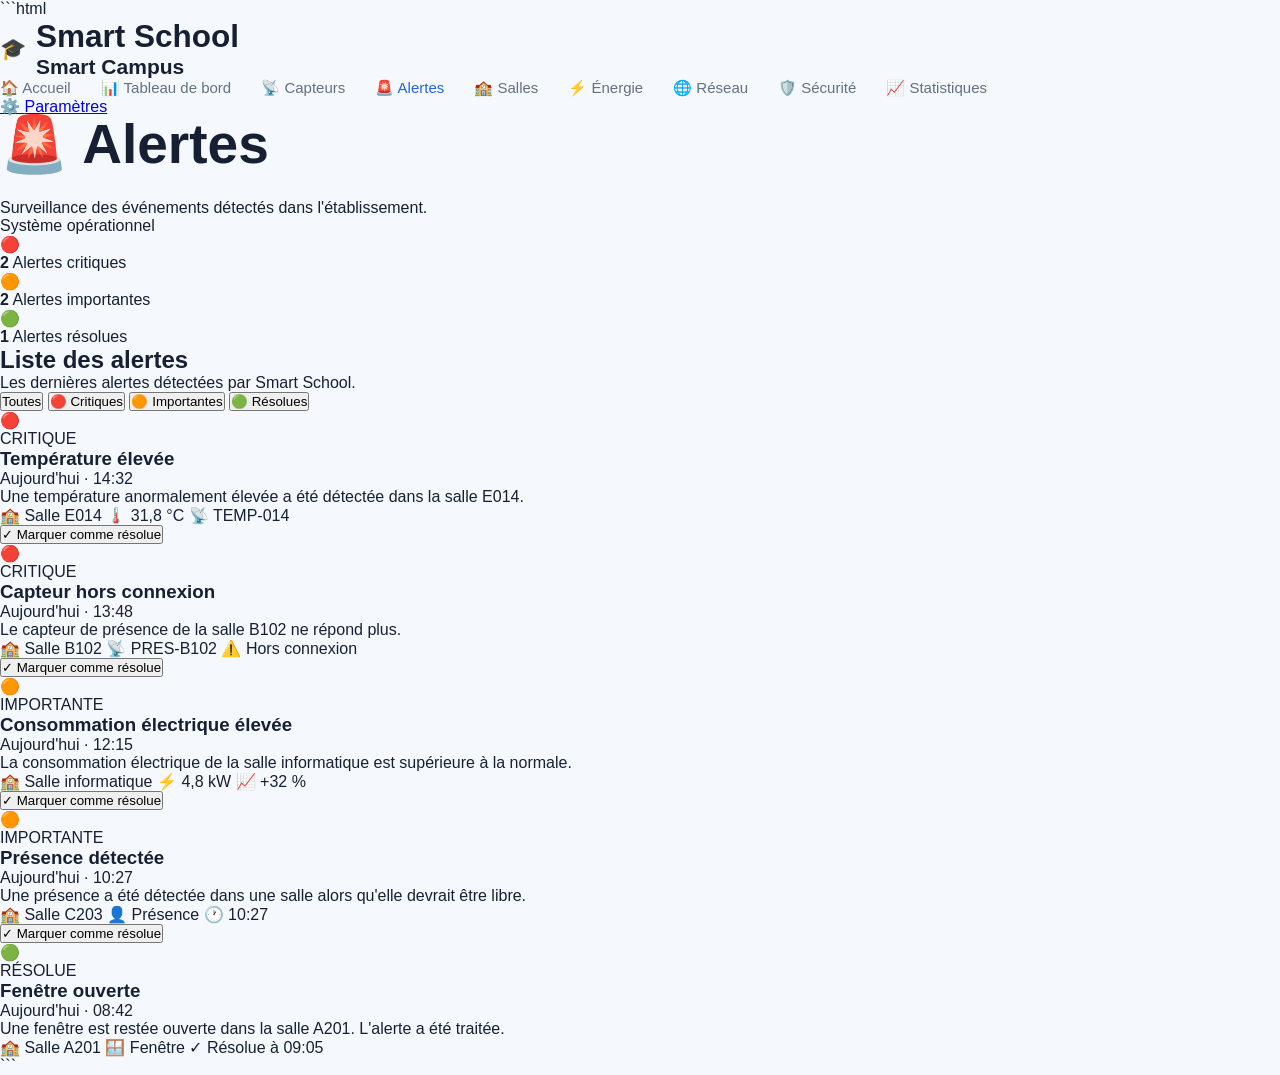
==== alertes.html @ a4fb9822 "Create alertes.html" ====
```html
<!DOCTYPE html>
<html lang="fr">

<head>
    <meta charset="UTF-8">
    <meta name="viewport" content="width=device-width, initial-scale=1.0">

    <title>Alertes - Smart School</title>

    <link rel="stylesheet" href="style.css">
</head>

<body>

    <!-- ==================== MENU ==================== -->

    <aside class="sidebar">

        <div class="logo">
            <div class="logo-icon">🎓</div>

            <div>
                <h2>Smart School</h2>
                <span>Smart Campus</span>
            </div>
        </div>

        <nav>

            <a href="index.html">
                🏠
                <span>Accueil</span>
            </a>

            <a href="index.html#dashboard">
                📊
                <span>Tableau de bord</span>
            </a>

            <a href="capteurs.html">
                📡
                <span>Capteurs</span>
            </a>

            <a href="alertes.html" class="active">
                🚨
                <span>Alertes</span>
            </a>

            <a href="salles.html">
                🏫
                <span>Salles</span>
            </a>

            <a href="energie.html">
                ⚡
                <span>Énergie</span>
            </a>

            <a href="reseau.html">
                🌐
                <span>Réseau</span>
            </a>

            <a href="securite.html">
                🛡️
                <span>Sécurité</span>
            </a>

            <a href="statistiques.html">
                📈
                <span>Statistiques</span>
            </a>

        </nav>

        <div class="sidebar-bottom">

            <a href="parametres.html">
                ⚙️
                <span>Paramètres</span>
            </a>

        </div>

    </aside>


    <!-- ==================== CONTENU ==================== -->

    <main class="main-content">

        <!-- HEADER -->

        <header class="topbar">

            <div>
                <h1>🚨 Alertes</h1>
                <p>Surveillance des événements détectés dans l'établissement.</p>
            </div>

            <div class="status-online">
                <span></span>
                Système opérationnel
            </div>

        </header>


        <!-- ==================== STATISTIQUES ==================== -->

        <section class="alert-stats">

            <div class="alert-stat-card critical">

                <div class="stat-icon">
                    🔴
                </div>

                <div>
                    <strong id="criticalCount">2</strong>
                    <span>Alertes critiques</span>
                </div>

            </div>


            <div class="alert-stat-card warning">

                <div class="stat-icon">
                    🟠
                </div>

                <div>
                    <strong id="warningCount">2</strong>
                    <span>Alertes importantes</span>
                </div>

            </div>


            <div class="alert-stat-card resolved">

                <div class="stat-icon">
                    🟢
                </div>

                <div>
                    <strong id="resolvedCount">1</strong>
                    <span>Alertes résolues</span>
                </div>

            </div>

        </section>


        <!-- ==================== FILTRES ==================== -->

        <section class="alerts-container">

            <div class="alerts-header">

                <div>
                    <h2>Liste des alertes</h2>
                    <p>Les dernières alertes détectées par Smart School.</p>
                </div>

                <div class="alert-filters">

                    <button class="filter-btn active"
                        onclick="filterAlerts('all', this)">
                        Toutes
                    </button>

                    <button class="filter-btn"
                        onclick="filterAlerts('critical', this)">
                        🔴 Critiques
                    </button>

                    <button class="filter-btn"
                        onclick="filterAlerts('warning', this)">
                        🟠 Importantes
                    </button>

                    <button class="filter-btn"
                        onclick="filterAlerts('resolved', this)">
                        🟢 Résolues
                    </button>

                </div>

            </div>


            <!-- ==================== ALERTES ==================== -->

            <div id="alertsList">


                <!-- ALERTE 1 -->

                <article class="alert-card critical"
                    data-type="critical">

                    <div class="alert-icon">
                        🔴
                    </div>

                    <div class="alert-body">

                        <div class="alert-title">

                            <div>
                                <span class="alert-badge critical">
                                    CRITIQUE
                                </span>

                                <h3>Température élevée</h3>
                            </div>

                            <time>
                                Aujourd'hui · 14:32
                            </time>

                        </div>

                        <p>
                            Une température anormalement élevée
                            a été détectée dans la salle E014.
                        </p>

                        <div class="alert-details">

                            <span>🏫 Salle E014</span>

                            <span>🌡️ 31,8 °C</span>

                            <span>📡 TEMP-014</span>

                        </div>

                        <button class="resolve-btn"
                            onclick="resolveAlert(this)">
                            ✓ Marquer comme résolue
                        </button>

                    </div>

                </article>


                <!-- ALERTE 2 -->

                <article class="alert-card critical"
                    data-type="critical">

                    <div class="alert-icon">
                        🔴
                    </div>

                    <div class="alert-body">

                        <div class="alert-title">

                            <div>
                                <span class="alert-badge critical">
                                    CRITIQUE
                                </span>

                                <h3>Capteur hors connexion</h3>
                            </div>

                            <time>
                                Aujourd'hui · 13:48
                            </time>

                        </div>

                        <p>
                            Le capteur de présence de la salle B102
                            ne répond plus.
                        </p>

                        <div class="alert-details">

                            <span>🏫 Salle B102</span>

                            <span>📡 PRES-B102</span>

                            <span>⚠️ Hors connexion</span>

                        </div>

                        <button class="resolve-btn"
                            onclick="resolveAlert(this)">
                            ✓ Marquer comme résolue
                        </button>

                    </div>

                </article>


                <!-- ALERTE 3 -->

                <article class="alert-card warning"
                    data-type="warning">

                    <div class="alert-icon">
                        🟠
                    </div>

                    <div class="alert-body">

                        <div class="alert-title">

                            <div>
                                <span class="alert-badge warning">
                                    IMPORTANTE
                                </span>

                                <h3>Consommation électrique élevée</h3>
                            </div>

                            <time>
                                Aujourd'hui · 12:15
                            </time>

                        </div>

                        <p>
                            La consommation électrique de la salle
                            informatique est supérieure à la normale.
                        </p>

                        <div class="alert-details">

                            <span>🏫 Salle informatique</span>

                            <span>⚡ 4,8 kW</span>

                            <span>📈 +32 %</span>

                        </div>

                        <button class="resolve-btn"
                            onclick="resolveAlert(this)">
                            ✓ Marquer comme résolue
                        </button>

                    </div>

                </article>


                <!-- ALERTE 4 -->

                <article class="alert-card warning"
                    data-type="warning">

                    <div class="alert-icon">
                        🟠
                    </div>

                    <div class="alert-body">

                        <div class="alert-title">

                            <div>
                                <span class="alert-badge warning">
                                    IMPORTANTE
                                </span>

                                <h3>Présence détectée</h3>
                            </div>

                            <time>
                                Aujourd'hui · 10:27
                            </time>

                        </div>

                        <p>
                            Une présence a été détectée dans une salle
                            alors qu'elle devrait être libre.
                        </p>

                        <div class="alert-details">

                            <span>🏫 Salle C203</span>

                            <span>👤 Présence</span>

                            <span>🕐 10:27</span>

                        </div>

                        <button class="resolve-btn"
                            onclick="resolveAlert(this)">
                            ✓ Marquer comme résolue
                        </button>

                    </div>

                </article>


                <!-- ALERTE 5 -->

                <article class="alert-card resolved"
                    data-type="resolved">

                    <div class="alert-icon">
                        🟢
                    </div>

                    <div class="alert-body">

                        <div class="alert-title">

                            <div>
                                <span class="alert-badge resolved">
                                    RÉSOLUE
                                </span>

                                <h3>Fenêtre ouverte</h3>
                            </div>

                            <time>
                                Aujourd'hui · 08:42
                            </time>

                        </div>

                        <p>
                            Une fenêtre est restée ouverte dans
                            la salle A201. L'alerte a été traitée.
                        </p>

                        <div class="alert-details">

                            <span>🏫 Salle A201</span>

                            <span>🪟 Fenêtre</span>

                            <span>✓ Résolue à 09:05</span>

                        </div>

                    </div>

                </article>

            </div>

        </section>

    </main>


    <script src="script.js"></script>

</body>

</html>
```
---- style.css ----
* {
    margin: 0;
    padding: 0;
    box-sizing: border-box;
}

body {
    font-family: Arial, sans-serif;
    background: #f5f8fc;
    color: #172033;
}

/* NAVBAR */

.navbar {
    height: 75px;
    background: white;
    display: flex;
    align-items: center;
    justify-content: space-between;
    padding: 0 7%;
    border-bottom: 1px solid #e5eaf1;
}

.logo {
    display: flex;
    align-items: center;
    gap: 10px;
    font-size: 21px;
    font-weight: bold;
}

nav {
    display: flex;
    gap: 30px;
}

nav a {
    color: #647084;
    text-decoration: none;
    font-size: 15px;
}

nav a:hover,
nav a.active {
    color: #2563eb;
}

.login-btn {
    background: #2563eb;
    color: white;
    border: none;
    padding: 11px 20px;
    border-radius: 9px;
    cursor: pointer;
}


/* HERO */

.hero {
    max-width: 1200px;
    margin: auto;
    padding: 90px 30px;
    display: flex;
    align-items: center;
    justify-content: space-between;
    gap: 70px;
}

.hero-text {
    max-width: 580px;
}

.badge {
    display: inline-block;
    background: #e8f1ff;
    color: #2563eb;
    padding: 8px 14px;
    border-radius: 30px;
    font-size: 13px;
    margin-bottom: 22px;
}

h1 {
    font-size: 55px;
    line-height: 1.05;
    margin-bottom: 25px;
}

h1 strong {
    color: #2563eb;
}

.hero-text p {
    color: #647084;
    font-size: 18px;
    line-height: 1.7;
    margin-bottom: 30px;
}


/* BOUTONS */

.buttons {
    display: flex;
    gap: 12px;
}

.primary-btn,
.secondary-btn {
    padding: 14px 20px;
    border-radius: 9px;
    cursor: pointer;
    font-size: 15px;
}

.primary-btn {
    border: none;
    background: #2563eb;
    color: white;
}

.secondary-btn {
    border: 1px solid #d5dce7;
    background: white;
    color: #172033;
}


/* APERCU DASHBOARD */

.dashboard-preview {
    width: 360px;
    background: #172033;
    border-radius: 20px;
    padding: 22px;
    box-shadow: 0 20px 50px rgba(20, 30, 50, 0.2);
}

.preview-header {
    color: white;
    display: flex;
    justify-content: space-between;
    margin-bottom: 20px;
    font-weight: bold;
}

.online {
    color: #4ade80;
    font-size: 12px;
}

.preview-card {
    background: #222d42;
    border-radius: 12px;
    padding: 15px;
    margin-bottom: 10px;
    display: flex;
    align-items: center;
    gap: 15px;
    color: white;
}

.preview-card > span {
    font-size: 25px;
}

.preview-card small {
    display: block;
    color: #9ca9bd;
    margin-bottom: 4px;
}

.preview-card strong {
    font-size: 16px;
}


/* FEATURES */

.features {
    background: white;
    padding: 80px 7%;
    text-align: center;
}

.features h2 {
    font-size: 35px;
    margin-bottom: 12px;
}

.section-description {
    color: #647084;
    margin-bottom: 45px;
}

.feature-grid {
    max-width: 1100px;
    margin: auto;
    display: grid;
    grid-template-columns: repeat(4, 1fr);
    gap: 20px;
}

.feature {
    padding: 25px;
    border: 1px solid #e5eaf1;
    border-radius: 15px;
    text-align: left;
}

.icon {
    font-size: 30px;
    margin-bottom: 15px;
}

.feature h3 {
    margin-bottom: 10px;
}

.feature p {
    color: #647084;
    line-height: 1.6;
    font-size: 14px;
}


/* FOOTER */

footer {
    background: #172033;
    color: #aeb8c8;
    text-align: center;
    padding: 25px;
    font-size: 13px;
}

footer p {
    margin: 5px;
}


/* MOBILE */

@media (max-width: 900px) {

    nav {
        display: none;
    }

    .hero {
        flex-direction: column;
        text-align: center;
    }

    .buttons {
        justify-content: center;
        flex-wrap: wrap;
    }

    .feature-grid {
        grid-template-columns: 1fr 1fr;
    }
}

@media (max-width: 600px) {

    h1 {
        font-size: 40px;
    }

    .dashboard-preview {
        width: 100%;
    }

    .feature-grid {
        grid-template-columns: 1fr;
    }
}
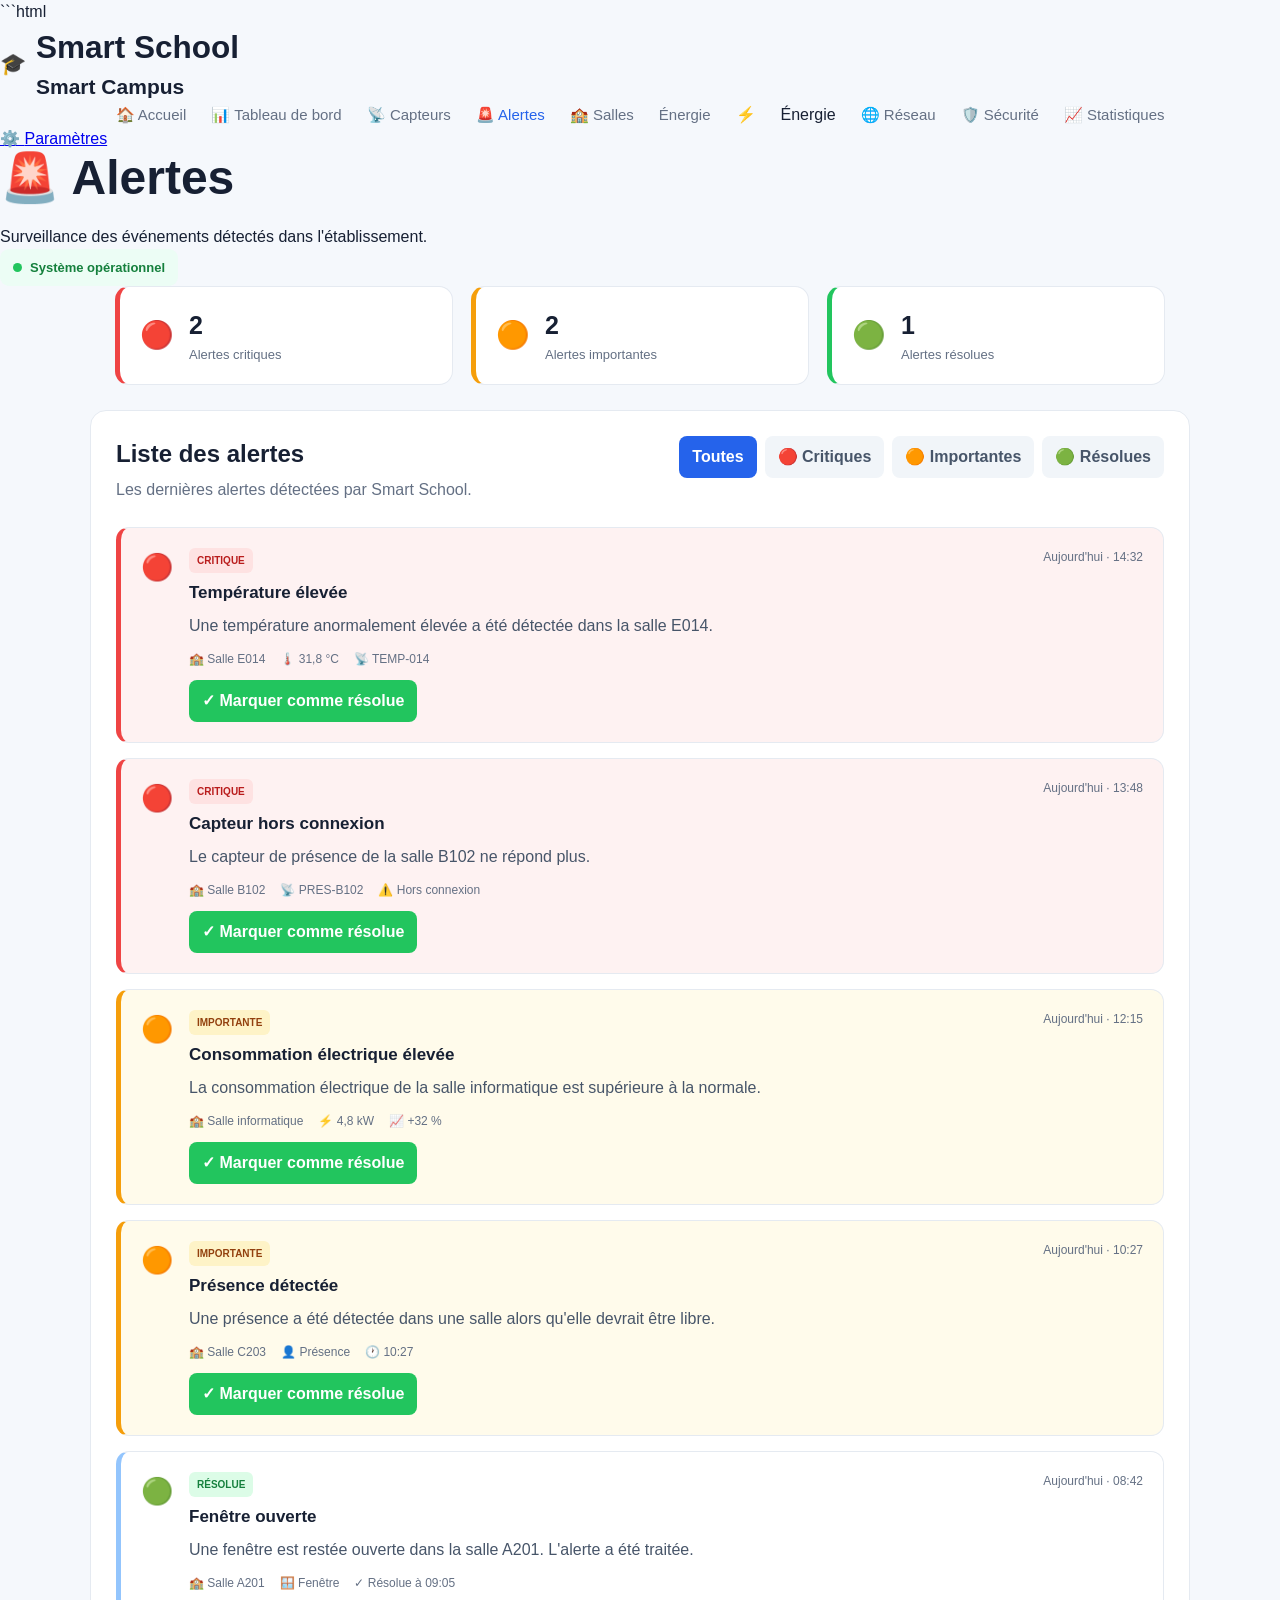
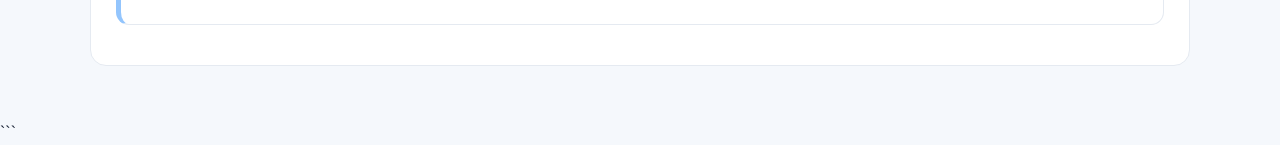
==== commit 32964b17: "Fix link text for energy section in alertes.html" ====
--- a/alertes.html
+++ b/alertes.html
@@ -53,7 +53,7 @@
                 <span>Salles</span>
             </a>
 
-            <a href="energie.html">
+           <a href="energie.html">Énergie</a>
                 ⚡
                 <span>Énergie</span>
             </a>
--- a/style.css
+++ b/style.css
@@ -1,25 +1,62 @@
+
+/* ==========================================
+   SMART SCHOOL — STYLE GENERAL
+   Projet CIEL
+========================================== */
+
 * {
     margin: 0;
     padding: 0;
     box-sizing: border-box;
 }
 
+html {
+    scroll-behavior: smooth;
+}
+
 body {
     font-family: Arial, sans-serif;
     background: #f5f8fc;
     color: #172033;
-}
-
-/* NAVBAR */
+    line-height: 1.5;
+}
+
+button,
+input,
+select {
+    font: inherit;
+}
+
+button {
+    cursor: pointer;
+}
+
+button:focus-visible,
+a:focus-visible {
+    outline: 3px solid #93c5fd;
+    outline-offset: 3px;
+}
+
+a {
+    -webkit-tap-highlight-color: transparent;
+}
+
+/* ==========================================
+   BARRE DE NAVIGATION
+========================================== */
 
 .navbar {
-    height: 75px;
+    min-height: 75px;
     background: white;
     display: flex;
     align-items: center;
     justify-content: space-between;
-    padding: 0 7%;
+    gap: 25px;
+    padding: 15px 5%;
     border-bottom: 1px solid #e5eaf1;
+    position: sticky;
+    top: 0;
+    z-index: 100;
 }
 
 .logo {
@@ -28,17 +65,21 @@
     gap: 10px;
     font-size: 21px;
     font-weight: bold;
+    white-space: nowrap;
 }
 
 nav {
     display: flex;
-    gap: 30px;
+    align-items: center;
+    justify-content: center;
+    gap: 25px;
 }
 
 nav a {
     color: #647084;
     text-decoration: none;
     font-size: 15px;
+    transition: color 0.2s;
 }
 
 nav a:hover,
@@ -47,28 +88,49 @@
 }
 
 .login-btn {
+    flex-shrink: 0;
     background: #2563eb;
     color: white;
     border: none;
     padding: 11px 20px;
     border-radius: 9px;
-    cursor: pointer;
-}
-
-
-/* HERO */
+    transition: background 0.2s;
+}
+
+.login-btn:hover,
+.primary-btn:hover {
+    background: #1d4ed8;
+}
+
+/* ==========================================
+   NAVIGATION ENTRE LES SECTIONS
+========================================== */
+
+.page-section {
+    display: none;
+    min-height: 60vh;
+}
+
+.page-section.active-section {
+    display: block;
+}
+
+/* ==========================================
+   ACCUEIL — HERO
+========================================== */
 
 .hero {
     max-width: 1200px;
     margin: auto;
-    padding: 90px 30px;
+    padding: 80px 30px;
     display: flex;
     align-items: center;
     justify-content: space-between;
-    gap: 70px;
+    gap: 60px;
 }
 
 .hero-text {
+    flex: 1;
     max-width: 580px;
 }
 
@@ -83,9 +145,9 @@
 }
 
 h1 {
-    font-size: 55px;
-    line-height: 1.05;
-    margin-bottom: 25px;
+    font-size: 48px;
+    line-height: 1.12;
+    margin-bottom: 20px;
 }
 
 h1 strong {
@@ -99,20 +161,22 @@
     margin-bottom: 30px;
 }
 
-
-/* BOUTONS */
+/* ==========================================
+   BOUTONS
+========================================== */
 
 .buttons {
     display: flex;
+    flex-wrap: wrap;
     gap: 12px;
 }
 
 .primary-btn,
 .secondary-btn {
-    padding: 14px 20px;
+    padding: 13px 19px;
     border-radius: 9px;
-    cursor: pointer;
     font-size: 15px;
+    transition: background 0.2s, transform 0.2s;
 }
 
 .primary-btn {
@@ -127,11 +191,23 @@
     color: #172033;
 }
 
-
-/* APERCU DASHBOARD */
+.secondary-btn:hover {
+    background: #f1f5f9;
+}
+
+.primary-btn:hover,
+.secondary-btn:hover {
+    transform: translateY(-1px);
+}
+
+/* ==========================================
+   APERCU DU TABLEAU DE BORD
+========================================== */
 
 .dashboard-preview {
     width: 360px;
+    max-width: 100%;
+    flex-shrink: 0;
     background: #172033;
     border-radius: 20px;
     padding: 22px;
@@ -142,6 +218,7 @@
     color: white;
     display: flex;
     justify-content: space-between;
+    gap: 10px;
     margin-bottom: 20px;
     font-weight: bold;
 }
@@ -162,6 +239,10 @@
     color: white;
 }
 
+.preview-card:last-child {
+    margin-bottom: 0;
+}
+
 .preview-card > span {
     font-size: 25px;
 }
@@ -176,30 +257,32 @@
     font-size: 16px;
 }
 
-
-/* FEATURES */
+/* ==========================================
+   FONCTIONNALITES DE L'ACCUEIL
+========================================== */
 
 .features {
     background: white;
-    padding: 80px 7%;
+    padding: 75px 5%;
     text-align: center;
 }
 
 .features h2 {
-    font-size: 35px;
+    font-size: 32px;
     margin-bottom: 12px;
 }
 
 .section-description {
     color: #647084;
-    margin-bottom: 45px;
+    margin: 0 0 30px;
+    line-height: 1.7;
 }
 
 .feature-grid {
     max-width: 1100px;
     margin: auto;
     display: grid;
-    grid-template-columns: repeat(4, 1fr);
+    grid-template-columns: repeat(4, minmax(0, 1fr));
     gap: 20px;
 }
 
@@ -208,6 +291,13 @@
     border: 1px solid #e5eaf1;
     border-radius: 15px;
     text-align: left;
+    background: white;
+    transition: transform 0.2s, box-shadow 0.2s;
+}
+
+.feature:hover {
+    transform: translateY(-3px);
+    box-shadow: 0 8px 22px rgba(0, 0, 0, 0.06);
 }
 
 .icon {
@@ -225,8 +315,819 @@
     font-size: 14px;
 }
 
-
-/* FOOTER */
+/* ==========================================
+   EN-TETE COMMUN DES SECTIONS
+========================================== */
+
+.page-header {
+    max-width: 1100px;
+    margin: 0 auto;
+    padding: 55px 25px 25px;
+}
+
+.page-header h1 {
+    font-size: 42px;
+    margin: 0 0 12px;
+}
+
+.page-header p {
+    color: #647084;
+    font-size: 16px;
+    max-width: 750px;
+    line-height: 1.7;
+}
+
+/* ==========================================
+   CONTENEURS COMMUNS
+========================================== */
+
+.content-section,
+.dashboard-cards,
+.sensor-summary,
+.sensor-grid,
+.energy-grid,
+.network-grid,
+.statistics-list,
+.alerts-list,
+.security-card,
+.presentation-card,
+.system-status {
+    max-width: 1100px;
+    margin-left: auto;
+    margin-right: auto;
+}
+
+.content-section {
+    margin-top: 25px;
+    margin-bottom: 55px;
+    padding: 0 25px;
+}
+
+.content-section h2 {
+    font-size: 27px;
+    margin-bottom: 8px;
+}
+
+/* ==========================================
+   ETAT DU SYSTEME
+========================================== */
+
+.system-status {
+    display: flex;
+    align-items: center;
+    gap: 13px;
+    margin-top: 5px;
+    margin-bottom: 25px;
+    padding: 16px 20px;
+    width: calc(100% - 50px);
+    background: #ecfdf5;
+    border: 1px solid #bbf7d0;
+    border-radius: 13px;
+}
+
+.system-status strong,
+.system-status small {
+    display: block;
+}
+
+.system-status small {
+    color: #647084;
+    margin-top: 3px;
+}
+
+.status-dot {
+    width: 11px;
+    height: 11px;
+    flex-shrink: 0;
+    border-radius: 50%;
+    background: #22c55e;
+}
+
+/* ==========================================
+   CARTES DU TABLEAU DE BORD
+========================================== */
+
+.dashboard-cards {
+    display: grid;
+    grid-template-columns: repeat(2, minmax(0, 1fr));
+    gap: 18px;
+    padding: 0 25px;
+}
+
+.dashboard-card {
+    min-width: 0;
+    background: white;
+    border: 1px solid #e5eaf1;
+    border-radius: 15px;
+    padding: 22px;
+    display: flex;
+    align-items: center;
+    gap: 15px;
+    box-shadow: 0 5px 18px rgba(0, 0, 0, 0.04);
+}
+
+.card-icon {
+    width: 52px;
+    height: 52px;
+    flex-shrink: 0;
+    display: flex;
+    align-items: center;
+    justify-content: center;
+    background: #eff6ff;
+    border-radius: 12px;
+    font-size: 27px;
+}
+
+.dashboard-card > div:nth-child(2) {
+    min-width: 0;
+}
+
+.dashboard-card small {
+    display: block;
+    color: #647084;
+    margin-bottom: 4px;
+}
+
+.dashboard-card strong {
+    display: block;
+    font-size: 23px;
+    overflow-wrap: anywhere;
+}
+
+.card-status {
+    margin-left: auto;
+    color: #15803d;
+    font-size: 12px;
+    font-weight: bold;
+}
+
+/* ==========================================
+   CARTES DES SALLES
+========================================== */
+
+.rooms-grid {
+    display: grid;
+    grid-template-columns: repeat(2, minmax(0, 1fr));
+    gap: 20px;
+}
+
+.room-card {
+    min-width: 0;
+    background: white;
+    border: 1px solid #e5eaf1;
+    border-radius: 15px;
+    padding: 23px;
+    box-shadow: 0 5px 18px rgba(0, 0, 0, 0.04);
+}
+
+.room-top {
+    display: flex;
+    align-items: center;
+    justify-content: space-between;
+    gap: 12px;
+}
+
+.room-icon {
+    font-size: 29px;
+}
+
+.room-online {
+    color: #15803d;
+    font-size: 12px;
+    font-weight: bold;
+}
+
+.room-card h3 {
+    font-size: 20px;
+    margin: 16px 0 12px;
+}
+
+.room-card p {
+    color: #647084;
+    margin-top: 7px;
+}
+
+.room-card strong {
+    color: #172033;
+}
+
+/* ==========================================
+   ACCES RAPIDES
+========================================== */
+
+.quick-grid {
+    display: grid;
+    grid-template-columns: repeat(3, minmax(0, 1fr));
+    gap: 16px;
+}
+
+.quick-card {
+    width: 100%;
+    min-width: 0;
+    text-align: left;
+    font-family: inherit;
+    color: #172033;
+    background: white;
+    border: 1px solid #e5eaf1;
+    border-radius: 14px;
+    padding: 20px;
+    display: flex;
+    align-items: center;
+    gap: 15px;
+    transition: transform 0.2s, box-shadow 0.2s;
+}
+
+.quick-card:hover {
+    transform: translateY(-3px);
+    box-shadow: 0 8px 22px rgba(0, 0, 0, 0.07);
+}
+
+.quick-card > span {
+    font-size: 30px;
+    flex-shrink: 0;
+}
+
+.quick-card h3 {
+    font-size: 16px;
+    margin-bottom: 5px;
+}
+
+.quick-card p {
+    font-size: 13px;
+    color: #647084;
+}
+
+/* ==========================================
+   RESUME DES CAPTEURS
+========================================== */
+
+.sensor-summary {
+    display: grid;
+    grid-template-columns: repeat(4, minmax(0, 1fr));
+    gap: 15px;
+    padding: 0 25px;
+    margin-bottom: 25px;
+}
+
+.sensor-summary article {
+    background: white;
+    border: 1px solid #e5eaf1;
+    border-radius: 14px;
+    padding: 22px;
+}
+
+.sensor-summary strong {
+    display: block;
+    font-size: 28px;
+    color: #2563eb;
+    margin-bottom: 5px;
+}
+
+.sensor-summary span {
+    color: #647084;
+    font-size: 13px;
+}
+
+.sensor-grid {
+    display: grid;
+    grid-template-columns: repeat(2, minmax(0, 1fr));
+    gap: 18px;
+    padding: 0 25px 55px;
+}
+
+.sensor-card {
+    min-width: 0;
+    display: flex;
+    align-items: flex-start;
+    gap: 14px;
+    padding: 22px;
+    background: white;
+    border: 1px solid #e5eaf1;
+    border-radius: 15px;
+    box-shadow: 0 5px 18px rgba(0, 0, 0, 0.04);
+}
+
+.sensor-icon {
+    font-size: 28px;
+}
+
+.sensor-card > div {
+    flex: 1;
+    min-width: 0;
+}
+
+.sensor-card h3 {
+    font-size: 17px;
+    margin-bottom: 4px;
+}
+
+.sensor-card p {
+    font-size: 13px;
+    color: #647084;
+    margin-bottom: 10px;
+    overflow-wrap: anywhere;
+}
+
+.sensor-card strong {
+    display: block;
+    font-size: 16px;
+}
+
+.sensor-active,
+.sensor-warning {
+    flex-shrink: 0;
+    padding: 5px 8px;
+    border-radius: 7px;
+    font-size: 11px;
+    font-weight: bold;
+}
+
+.sensor-active {
+    background: #dcfce7;
+    color: #15803d;
+}
+
+.sensor-warning {
+    background: #fef3c7;
+    color: #92400e;
+}
+
+/* ==========================================
+   ALERTES
+========================================== */
+
+.alerts-list {
+    padding: 0 25px 55px;
+}
+
+.alert-card {
+    display: flex;
+    align-items: flex-start;
+    gap: 16px;
+    padding: 20px;
+    margin-bottom: 15px;
+    background: white;
+    border: 1px solid #e5eaf1;
+    border-left: 5px solid #93c5fd;
+    border-radius: 13px;
+}
+
+.alert-card > span {
+    font-size: 25px;
+    flex-shrink: 0;
+}
+
+.alert-card > div {
+    min-width: 0;
+}
+
+.alert-card h3 {
+    font-size: 17px;
+    margin-bottom: 6px;
+}
+
+.alert-card p {
+    color: #647084;
+    line-height: 1.6;
+    margin-bottom: 8px;
+}
+
+.alert-card small {
+    color: #8792a4;
+}
+
+.alert-card.warning {
+    background: #fffbeb;
+    border-left-color: #f59e0b;
+}
+
+.alert-card.success {
+    background: #f0fdf4;
+    border-left-color: #22c55e;
+}
+
+.alert-card.info {
+    background: #eff6ff;
+    border-left-color: #3b82f6;
+}
+
+.alert-card.critical {
+    background: #fef2f2;
+    border-left-color: #ef4444;
+}
+
+/* Compatibilité avec les anciennes cartes d'alertes */
+
+.alert-stats {
+    display: grid;
+    grid-template-columns: repeat(3, minmax(0, 1fr));
+    gap: 18px;
+    max-width: 1100px;
+    padding: 0 25px;
+    margin: 0 auto 25px;
+}
+
+.alert-stat-card {
+    display: flex;
+    align-items: center;
+    gap: 15px;
+    background: white;
+    border: 1px solid #e5eaf1;
+    border-left: 5px solid #94a3b8;
+    border-radius: 14px;
+    padding: 20px;
+}
+
+.alert-stat-card.critical {
+    border-left-color: #ef4444;
+}
+
+.alert-stat-card.warning {
+    border-left-color: #f59e0b;
+}
+
+.alert-stat-card.resolved {
+    border-left-color: #22c55e;
+}
+
+.alert-stat-card .stat-icon {
+    font-size: 27px;
+}
+
+.alert-stat-card strong {
+    display: block;
+    font-size: 25px;
+}
+
+.alert-stat-card span {
+    color: #647084;
+    font-size: 13px;
+}
+
+.alerts-container {
+    max-width: 1100px;
+    margin: 0 auto 55px;
+    padding: 25px;
+    background: white;
+    border: 1px solid #e5eaf1;
+    border-radius: 16px;
+}
+
+.alerts-header {
+    display: flex;
+    justify-content: space-between;
+    align-items: flex-start;
+    flex-wrap: wrap;
+    gap: 20px;
+    margin-bottom: 25px;
+}
+
+.alerts-header h2 {
+    margin-bottom: 6px;
+}
+
+.alerts-header p {
+    color: #647084;
+}
+
+.alert-filters {
+    display: flex;
+    flex-wrap: wrap;
+    gap: 8px;
+}
+
+.filter-btn {
+    padding: 9px 13px;
+    border: none;
+    border-radius: 8px;
+    background: #f1f5f9;
+    color: #475569;
+    font-weight: bold;
+}
+
+.filter-btn.active {
+    background: #2563eb;
+    color: white;
+}
+
+.alert-icon {
+    font-size: 26px;
+}
+
+.alert-body {
+    flex: 1;
+    min-width: 0;
+}
+
+.alert-title {
+    display: flex;
+    justify-content: space-between;
+    gap: 15px;
+    flex-wrap: wrap;
+}
+
+.alert-title h3 {
+    font-size: 17px;
+    margin: 7px 0;
+}
+
+.alert-title time {
+    font-size: 12px;
+    color: #647084;
+}
+
+.alert-body p {
+    color: #475569;
+    margin-bottom: 12px;
+}
+
+.alert-details {
+    display: flex;
+    flex-wrap: wrap;
+    gap: 15px;
+    margin-bottom: 12px;
+}
+
+.alert-details span {
+    color: #647084;
+    font-size: 12px;
+}
+
+.alert-badge {
+    display: inline-block;
+    padding: 5px 8px;
+    border-radius: 6px;
+    font-size: 10px;
+    font-weight: bold;
+}
+
+.alert-badge.critical {
+    background: #fee2e2;
+    color: #b91c1c;
+}
+
+.alert-badge.warning {
+    background: #fef3c7;
+    color: #92400e;
+}
+
+.alert-badge.resolved {
+    background: #dcfce7;
+    color: #15803d;
+}
+
+.resolve-btn {
+    padding: 9px 13px;
+    border: none;
+    border-radius: 8px;
+    background: #22c55e;
+    color: white;
+    font-weight: bold;
+}
+
+.status-online {
+    display: inline-flex;
+    align-items: center;
+    gap: 8px;
+    padding: 9px 13px;
+    background: #ecfdf5;
+    color: #15803d;
+    border-radius: 9px;
+    font-size: 13px;
+    font-weight: bold;
+}
+
+.status-online span {
+    width: 9px;
+    height: 9px;
+    background: #22c55e;
+    border-radius: 50%;
+}
+
+/* ==========================================
+   ENERGIE
+========================================== */
+
+.energy-grid,
+.network-grid {
+    display: grid;
+    grid-template-columns: repeat(3, minmax(0, 1fr));
+    gap: 18px;
+    padding: 0 25px 55px;
+}
+
+.energy-card,
+.network-card {
+    min-width: 0;
+    background: white;
+    border: 1px solid #e5eaf1;
+    border-radius: 15px;
+    padding: 25px;
+    text-align: center;
+    box-shadow: 0 5px 18px rgba(0, 0, 0, 0.04);
+}
+
+.energy-card > span,
+.network-card > span {
+    display: block;
+    font-size: 32px;
+    margin-bottom: 12px;
+}
+
+.energy-card small,
+.network-card small {
+    display: block;
+    color: #647084;
+    margin-bottom: 8px;
+}
+
+.energy-card strong,
+.network-card strong {
+    display: block;
+    color: #2563eb;
+    font-size: 27px;
+}
+
+/* ==========================================
+   SECURITE
+========================================== */
+
+.security-card {
+    display: flex;
+    align-items: flex-start;
+    gap: 25px;
+    padding: 28px;
+    margin-bottom: 55px;
+    width: calc(100% - 50px);
+    background: white;
+    border: 1px solid #e5eaf1;
+    border-radius: 16px;
+}
+
+.security-icon {
+    font-size: 45px;
+}
+
+.security-card h2 {
+    margin-bottom: 8px;
+}
+
+.security-card p {
+    color: #647084;
+    margin-bottom: 18px;
+}
+
+.security-card ul {
+    padding-left: 22px;
+}
+
+.security-card li {
+    margin-bottom: 9px;
+}
+
+/* ==========================================
+   STATISTIQUES
+========================================== */
+
+.statistics-list {
+    padding: 25px;
+    margin-bottom: 55px;
+    background: white;
+    border: 1px solid #e5eaf1;
+    border-radius: 15px;
+    width: calc(100% - 50px);
+}
+
+.statistic {
+    margin-bottom: 25px;
+}
+
+.statistic:last-child {
+    margin-bottom: 0;
+}
+
+.statistic > div:first-child {
+    display: flex;
+    justify-content: space-between;
+    gap: 15px;
+    margin-bottom: 10px;
+}
+
+.statistic strong {
+    white-space: nowrap;
+}
+
+.progress {
+    height: 10px;
+    background: #e5eaf1;
+    border-radius: 20px;
+    overflow: hidden;
+}
+
+.progress > div {
+    height: 100%;
+    background: #2563eb;
+    border-radius: 20px;
+}
+
+/* ==========================================
+   PRESENTATION DU PROJET
+========================================== */
+
+.presentation-card {
+    padding: 28px;
+    margin-bottom: 55px;
+    width: calc(100% - 50px);
+    background: white;
+    border: 1px solid #e5eaf1;
+    border-radius: 16px;
+}
+
+.presentation-card h2 {
+    font-size: 23px;
+    margin-bottom: 10px;
+}
+
+.presentation-card p {
+    color: #647084;
+    line-height: 1.8;
+    margin-bottom: 25px;
+}
+
+.project-grid {
+    display: grid;
+    grid-template-columns: repeat(4, minmax(0, 1fr));
+    gap: 15px;
+    margin-top: 15px;
+}
+
+.project-grid > div {
+    display: flex;
+    flex-direction: column;
+    align-items: center;
+    gap: 10px;
+    padding: 18px 10px;
+    background: #f5f8fc;
+    border-radius: 12px;
+    text-align: center;
+    font-size: 27px;
+}
+
+.project-grid strong {
+    font-size: 14px;
+}
+
+/* ==========================================
+   FENETRE DE CONNEXION
+========================================== */
+
+.modal {
+    display: none;
+    position: fixed;
+    inset: 0;
+    z-index: 200;
+    padding: 20px;
+    align-items: center;
+    justify-content: center;
+    background: rgba(15, 23, 42, 0.55);
+}
+
+.modal.modal-visible {
+    display: flex;
+}
+
+.modal-content {
+    position: relative;
+    width: 100%;
+    max-width: 420px;
+    padding: 32px;
+    background: white;
+    border-radius: 17px;
+    box-shadow: 0 20px 60px rgba(0, 0, 0, 0.2);
+}
+
+.modal-content h2 {
+    margin-bottom: 12px;
+}
+
+.modal-content p {
+    color: #647084;
+    margin-bottom: 22px;
+}
+
+.close-modal {
+    position: absolute;
+    top: 10px;
+    right: 15px;
+    border: none;
+    background: transparent;
+    color: #647084;
+    font-size: 28px;
+}
+
+/* ==========================================
+   PIED DE PAGE
+========================================== */
 
 footer {
     background: #172033;
@@ -240,41 +1141,242 @@
     margin: 5px;
 }
 
-
-/* MOBILE */
-
-@media (max-width: 900px) {
+/* ==========================================
+   TABLETTES
+========================================== */
+
+@media (max-width: 1000px) {
+
+    .navbar {
+        gap: 15px;
+        padding-left: 3%;
+        padding-right: 3%;
+    }
 
     nav {
-        display: none;
+        gap: 14px;
+    }
+
+    nav a {
+        font-size: 13px;
+    }
+
+    .logo {
+        font-size: 18px;
+    }
+
+    .hero {
+        gap: 35px;
+    }
+
+    .feature-grid {
+        grid-template-columns: repeat(2, minmax(0, 1fr));
+    }
+
+    .quick-grid {
+        grid-template-columns: repeat(2, minmax(0, 1fr));
+    }
+
+    .sensor-summary {
+        grid-template-columns: repeat(2, minmax(0, 1fr));
+    }
+}
+
+/* ==========================================
+   MOBILES
+========================================== */
+
+@media (max-width: 700px) {
+
+    .navbar {
+        position: relative;
+        flex-wrap: wrap;
+        justify-content: space-between;
+        padding: 15px 18px;
+    }
+
+    .navbar nav {
+        display: flex;
+        order: 3;
+        width: 100%;
+        overflow-x: auto;
+        justify-content: flex-start;
+        gap: 20px;
+        padding: 8px 0 3px;
+    }
+
+    .navbar nav a {
+        flex-shrink: 0;
+        font-size: 13px;
+    }
+
+    .login-btn {
+        padding: 9px 12px;
+        font-size: 13px;
     }
 
     .hero {
         flex-direction: column;
         text-align: center;
+        padding: 55px 20px;
+        gap: 35px;
+    }
+
+    .hero-text {
+        width: 100%;
+    }
+
+    .hero-text h1 {
+        font-size: 39px;
+    }
+
+    .hero-text p {
+        font-size: 16px;
     }
 
     .buttons {
         justify-content: center;
-        flex-wrap: wrap;
-    }
-
-    .feature-grid {
-        grid-template-columns: 1fr 1fr;
-    }
-}
-
-@media (max-width: 600px) {
-
-    h1 {
-        font-size: 40px;
     }
 
     .dashboard-preview {
         width: 100%;
-    }
-
-    .feature-grid {
+        max-width: 390px;
+    }
+
+    .features {
+        padding: 55px 20px;
+    }
+
+    .features h2 {
+        font-size: 28px;
+    }
+
+    .feature-grid,
+    .rooms-grid,
+    .dashboard-cards,
+    .sensor-grid,
+    .energy-grid,
+    .network-grid,
+    .alert-stats {
         grid-template-columns: 1fr;
     }
-}
+
+    .page-header {
+        padding: 40px 20px 20px;
+    }
+
+    .page-header h1 {
+        font-size: 34px;
+    }
+
+    .dashboard-cards,
+    .sensor-grid,
+    .sensor-summary,
+    .content-section,
+    .alerts-list {
+        padding-left: 20px;
+        padding-right: 20px;
+    }
+
+    .system-status,
+    .security-card,
+    .statistics-list,
+    .presentation-card {
+        width: calc(100% - 40px);
+    }
+
+    .system-status {
+        align-items: flex-start;
+    }
+
+    .dashboard-card {
+        flex-wrap: wrap;
+    }
+
+    .card-status {
+        margin-left: auto;
+    }
+
+    .sensor-summary {
+        padding-left: 20px;
+        padding-right: 20px;
+    }
+
+    .sensor-card {
+        flex-wrap: wrap;
+    }
+
+    .quick-grid {
+        grid-template-columns: 1fr;
+    }
+
+    .project-grid {
+        grid-template-columns: repeat(2, minmax(0, 1fr));
+    }
+
+    .security-card {
+        flex-direction: column;
+        padding: 22px;
+    }
+
+    .alerts-container {
+        margin-left: 20px;
+        margin-right: 20px;
+        padding: 18px;
+    }
+
+    .alert-stats {
+        padding-left: 20px;
+        padding-right: 20px;
+    }
+
+    .alert-card {
+        padding: 15px;
+        gap: 12px;
+    }
+
+    .alert-title {
+        flex-direction: column;
+        gap: 5px;
+    }
+
+    .alert-details {
+        flex-direction: column;
+        gap: 7px;
+    }
+}
+
+/* ==========================================
+   PETITS ECRANS
+========================================== */
+
+@media (max-width: 380px) {
+
+    .logo {
+        font-size: 16px;
+    }
+
+    .login-btn {
+        padding: 8px 10px;
+    }
+
+    .hero-text h1 {
+        font-size: 33px;
+    }
+
+    .dashboard-card {
+        padding: 16px;
+    }
+
+    .dashboard-card strong {
+        font-size: 20px;
+    }
+
+    .page-header h1 {
+        font-size: 29px;
+    }
+
+    .project-grid {
+        grid-template-columns: 1fr;
+    }
+}
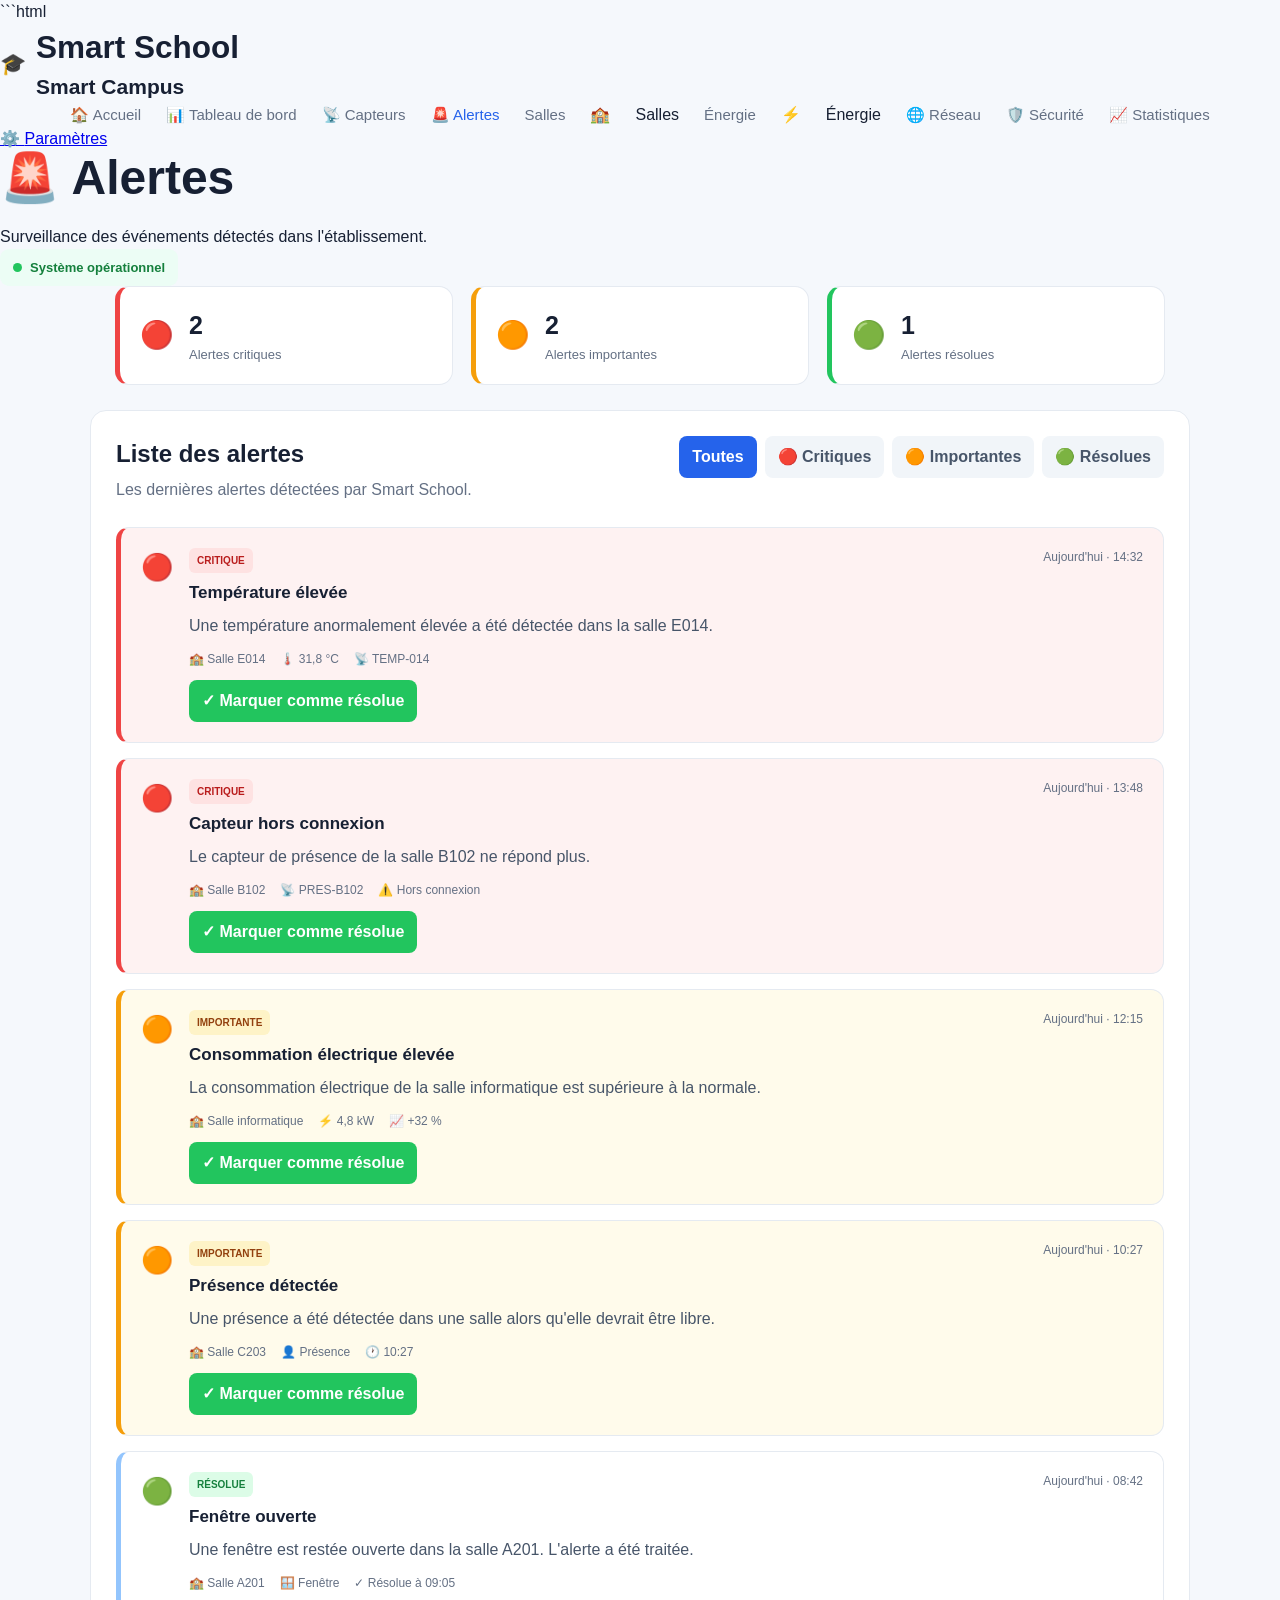
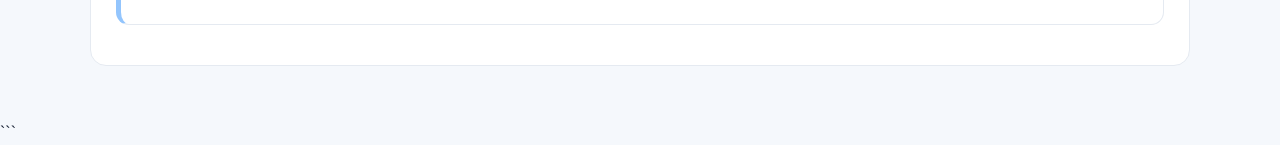
==== commit 5ba6d7b7: "Update alertes.html" ====
--- a/alertes.html
+++ b/alertes.html
@@ -48,7 +48,7 @@
                 <span>Alertes</span>
             </a>
 
-            <a href="salles.html">
+            <a href="salles.html">Salles</a>
                 🏫
                 <span>Salles</span>
             </a>
--- a/style.css
+++ b/style.css
@@ -1380,3 +1380,342 @@
         grid-template-columns: 1fr;
     }
 }
+/* =====================================================
+   PAGE DES SALLES
+   ===================================================== */
+
+.salles-page {
+    max-width: 1200px;
+    margin: auto;
+    padding: 60px 30px 80px;
+}
+
+
+/* EN-TÊTE */
+
+.salles-header {
+    display: flex;
+    justify-content: space-between;
+    align-items: center;
+    gap: 30px;
+    margin-bottom: 35px;
+}
+
+.salles-header h1 {
+    font-size: 42px;
+    margin: 10px 0 15px;
+}
+
+.salles-header p {
+    color: #647084;
+    font-size: 16px;
+    line-height: 1.6;
+    max-width: 700px;
+}
+
+
+/* STATISTIQUES */
+
+.salles-stats {
+    display: grid;
+    grid-template-columns: repeat(4, 1fr);
+    gap: 18px;
+    margin-bottom: 35px;
+}
+
+.salle-stat-card {
+    background: white;
+    border: 1px solid #e5eaf1;
+    border-radius: 15px;
+    padding: 22px;
+    display: flex;
+    align-items: center;
+    gap: 15px;
+    box-shadow: 0 5px 18px rgba(23, 32, 51, 0.05);
+}
+
+.salle-stat-icon {
+    width: 50px;
+    height: 50px;
+    background: #e8f1ff;
+    border-radius: 12px;
+    display: flex;
+    align-items: center;
+    justify-content: center;
+    font-size: 25px;
+}
+
+.salle-stat-card strong {
+    display: block;
+    color: #172033;
+    font-size: 26px;
+    margin-bottom: 3px;
+}
+
+.salle-stat-card span {
+    color: #647084;
+    font-size: 13px;
+}
+
+
+/* OUTILS ET FILTRES */
+
+.salles-tools {
+    background: white;
+    border: 1px solid #e5eaf1;
+    border-radius: 15px;
+    padding: 22px;
+    margin-bottom: 25px;
+    display: flex;
+    align-items: center;
+    justify-content: space-between;
+    gap: 25px;
+}
+
+.salles-tools h2 {
+    margin-bottom: 5px;
+}
+
+.salles-tools p {
+    color: #647084;
+    font-size: 14px;
+}
+
+.salles-filters {
+    display: flex;
+    flex-wrap: wrap;
+    gap: 8px;
+}
+
+.salle-filter {
+    border: none;
+    background: #f1f5f9;
+    color: #475569;
+    padding: 9px 14px;
+    border-radius: 8px;
+    font-weight: bold;
+    cursor: pointer;
+    transition: 0.2s;
+}
+
+.salle-filter:hover {
+    background: #dfe7f1;
+}
+
+.salle-filter.active {
+    background: #2563eb;
+    color: white;
+}
+
+
+/* GRILLE DES SALLES */
+
+.salles-grid {
+    display: grid;
+    grid-template-columns: repeat(2, 1fr);
+    gap: 22px;
+}
+
+
+/* CARTE D'UNE SALLE */
+
+.salle-card {
+    background: white;
+    border: 1px solid #e5eaf1;
+    border-radius: 17px;
+    padding: 24px;
+    box-shadow: 0 5px 20px rgba(23, 32, 51, 0.05);
+    transition: 0.2s;
+}
+
+.salle-card:hover {
+    transform: translateY(-3px);
+    box-shadow: 0 10px 25px rgba(23, 32, 51, 0.1);
+}
+
+.salle-card.hidden {
+    display: none;
+}
+
+.alert-card-room {
+    border: 2px solid #f59e0b;
+}
+
+
+/* EN-TÊTE DE LA CARTE */
+
+.salle-card-header {
+    display: flex;
+    align-items: flex-start;
+    justify-content: space-between;
+    gap: 20px;
+    margin-bottom: 22px;
+}
+
+.salle-card-header h2 {
+    color: #172033;
+    margin-top: 5px;
+}
+
+.salle-type {
+    color: #647084;
+    font-size: 13px;
+}
+
+
+/* STATUT */
+
+.salle-status {
+    padding: 7px 11px;
+    border-radius: 20px;
+    font-size: 12px;
+    font-weight: bold;
+}
+
+.salle-status.occupied {
+    background: #dbeafe;
+    color: #1d4ed8;
+}
+
+.salle-status.free {
+    background: #dcfce7;
+    color: #15803d;
+}
+
+.salle-status.alert {
+    background: #fef3c7;
+    color: #b45309;
+}
+
+
+/* INFORMATIONS DES SALLES */
+
+.salle-information {
+    display: grid;
+    grid-template-columns: repeat(2, 1fr);
+    gap: 12px;
+    margin-bottom: 20px;
+}
+
+.salle-info {
+    background: #f8fafc;
+    border-radius: 11px;
+    padding: 13px;
+    display: flex;
+    align-items: center;
+    gap: 11px;
+}
+
+.salle-info > span {
+    font-size: 22px;
+}
+
+.salle-info small {
+    display: block;
+    color: #647084;
+    margin-bottom: 4px;
+}
+
+.salle-info strong {
+    color: #172033;
+    font-size: 14px;
+}
+
+.temperature-alert {
+    background: #fef2f2;
+}
+
+.temperature-alert strong {
+    color: #dc2626;
+}
+
+
+/* MESSAGE D'ALERTE */
+
+.room-warning {
+    background: #fffbeb;
+    color: #b45309;
+    border-radius: 9px;
+    padding: 11px;
+    margin-bottom: 15px;
+    font-size: 13px;
+}
+
+
+/* BOUTON DÉTAILS */
+
+.details-btn {
+    width: 100%;
+    border: none;
+    background: #2563eb;
+    color: white;
+    padding: 12px;
+    border-radius: 9px;
+    font-weight: bold;
+    cursor: pointer;
+    transition: 0.2s;
+}
+
+.details-btn:hover {
+    background: #1d4ed8;
+}
+
+
+/* VERSION TABLETTE */
+
+@media (max-width: 950px) {
+
+    .salles-stats {
+        grid-template-columns: repeat(2, 1fr);
+    }
+
+    .salles-header {
+        align-items: flex-start;
+        flex-direction: column;
+    }
+
+    .salles-tools {
+        align-items: flex-start;
+        flex-direction: column;
+    }
+
+}
+
+
+/* VERSION TÉLÉPHONE */
+
+@media (max-width: 700px) {
+
+    .salles-page {
+        padding: 40px 18px 60px;
+    }
+
+    .salles-header h1 {
+        font-size: 34px;
+    }
+
+    .salles-grid {
+        grid-template-columns: 1fr;
+    }
+
+    .salle-information {
+        grid-template-columns: 1fr;
+    }
+
+}
+
+@media (max-width: 500px) {
+
+    .salles-stats {
+        grid-template-columns: 1fr;
+    }
+
+    .salles-filters {
+        width: 100%;
+    }
+
+    .salle-filter {
+        flex: 1;
+    }
+
+}
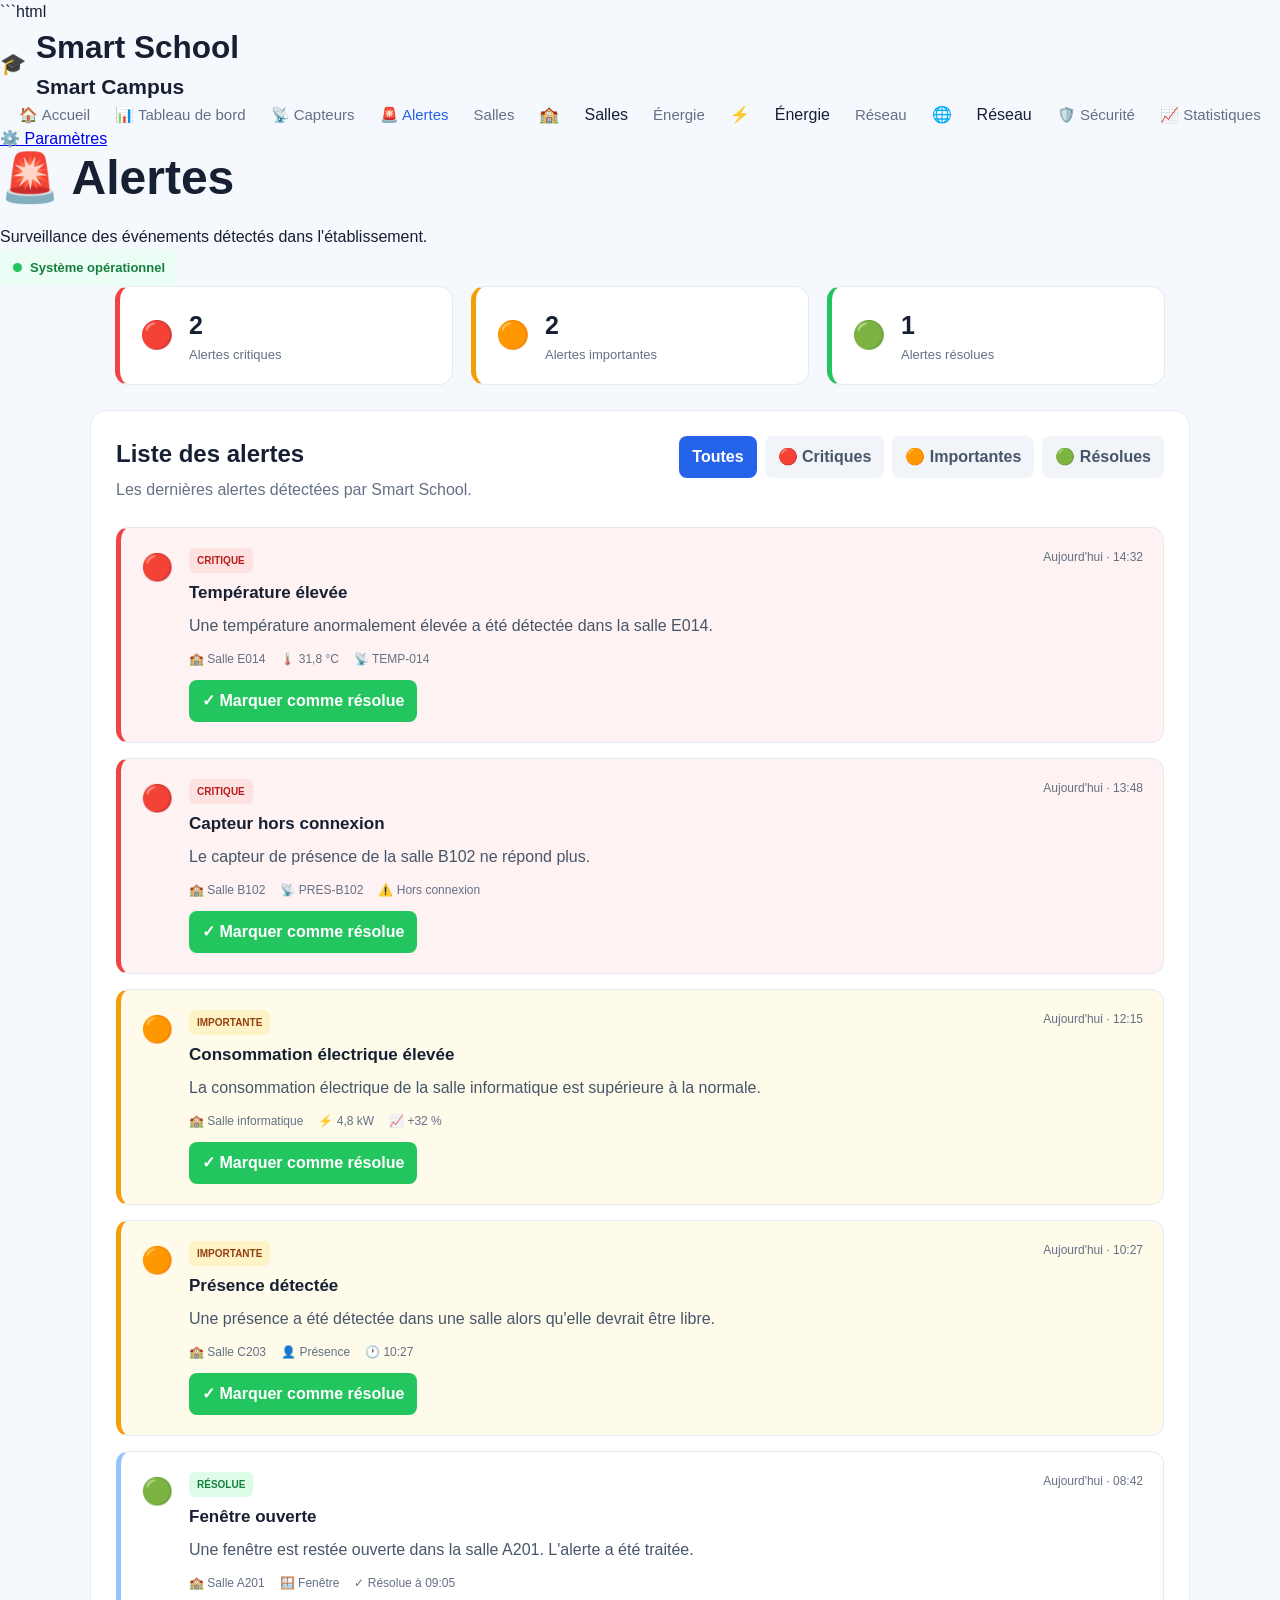
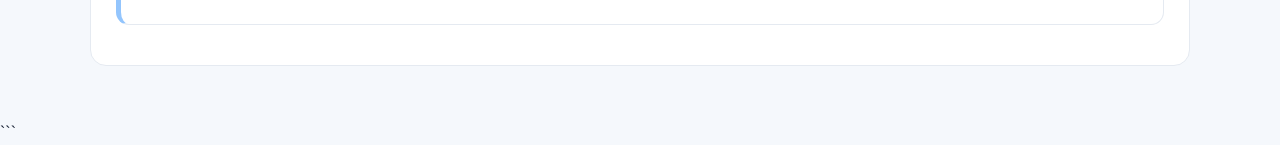
==== commit f1a44ccd: "Fix link formatting for Réseau in alertes.html" ====
--- a/alertes.html
+++ b/alertes.html
@@ -58,7 +58,7 @@
                 <span>Énergie</span>
             </a>
 
-            <a href="reseau.html">
+            <a href="reseau.html">Réseau</a>
                 🌐
                 <span>Réseau</span>
             </a>
--- a/style.css
+++ b/style.css
@@ -1719,3 +1719,677 @@
     }
 
 }
+/* =====================================================
+   PAGE RÉSEAU - SMART SCHOOL
+   ===================================================== */
+
+.network-page {
+    max-width: 1200px;
+    margin: auto;
+    padding: 60px 30px 80px;
+}
+
+
+/* EN-TÊTE */
+
+.network-header {
+    display: flex;
+    align-items: center;
+    justify-content: space-between;
+    gap: 30px;
+    margin-bottom: 35px;
+}
+
+.network-header h1 {
+    font-size: 42px;
+    margin: 10px 0 15px;
+}
+
+.network-header p {
+    max-width: 700px;
+    color: #647084;
+    font-size: 16px;
+    line-height: 1.6;
+}
+
+.network-status {
+    display: flex;
+    align-items: center;
+    gap: 8px;
+    padding: 10px 15px;
+    border-radius: 10px;
+    background: #ecfdf5;
+    color: #15803d;
+    font-size: 13px;
+    font-weight: bold;
+    white-space: nowrap;
+}
+
+.network-status span {
+    width: 9px;
+    height: 9px;
+    background: #22c55e;
+    border-radius: 50%;
+}
+
+
+/* STATISTIQUES */
+
+.network-stats {
+    display: grid;
+    grid-template-columns: repeat(4, 1fr);
+    gap: 18px;
+    margin-bottom: 30px;
+}
+
+.network-stat-card {
+    display: flex;
+    align-items: center;
+    gap: 15px;
+    padding: 22px;
+    background: white;
+    border: 1px solid #e5eaf1;
+    border-radius: 15px;
+    box-shadow: 0 5px 18px rgba(23, 32, 51, 0.05);
+}
+
+.network-stat-icon {
+    min-width: 50px;
+    width: 50px;
+    height: 50px;
+    display: flex;
+    align-items: center;
+    justify-content: center;
+    border-radius: 12px;
+    background: #e8f1ff;
+    font-size: 24px;
+}
+
+.network-stat-card strong {
+    display: block;
+    margin-bottom: 4px;
+    color: #172033;
+    font-size: 25px;
+}
+
+.network-stat-card small {
+    color: #647084;
+    font-size: 13px;
+}
+
+
+/* CONTENU EN DEUX COLONNES */
+
+.network-content {
+    display: grid;
+    grid-template-columns: 1.4fr 1fr;
+    gap: 22px;
+    margin-bottom: 25px;
+}
+
+.network-panel {
+    padding: 25px;
+    background: white;
+    border: 1px solid #e5eaf1;
+    border-radius: 17px;
+    box-shadow: 0 5px 20px rgba(23, 32, 51, 0.05);
+}
+
+.network-panel h2 {
+    margin-bottom: 7px;
+    color: #172033;
+}
+
+.network-panel-description {
+    margin-bottom: 22px;
+    color: #647084;
+    font-size: 14px;
+    line-height: 1.5;
+}
+
+
+/* ÉQUIPEMENTS */
+
+.network-device {
+    display: flex;
+    align-items: center;
+    gap: 14px;
+    padding: 15px;
+    margin-bottom: 12px;
+    background: #f8fafc;
+    border: 1px solid #e5eaf1;
+    border-radius: 12px;
+}
+
+.network-device:last-child {
+    margin-bottom: 0;
+}
+
+.network-device-icon {
+    min-width: 43px;
+    width: 43px;
+    height: 43px;
+    display: flex;
+    align-items: center;
+    justify-content: center;
+    background: #e8f1ff;
+    border-radius: 11px;
+    font-size: 21px;
+}
+
+.network-device-info {
+    flex: 1;
+}
+
+.network-device-info strong {
+    display: block;
+    margin-bottom: 4px;
+    color: #172033;
+}
+
+.network-device-info small {
+    color: #647084;
+}
+
+.device-state {
+    padding: 6px 10px;
+    border-radius: 20px;
+    font-size: 11px;
+    font-weight: bold;
+    white-space: nowrap;
+}
+
+.device-state.online {
+    background: #dcfce7;
+    color: #15803d;
+}
+
+.device-state.offline {
+    background: #fee2e2;
+    color: #b91c1c;
+}
+
+.device-state.warning {
+    background: #fef3c7;
+    color: #b45309;
+}
+
+
+/* INFORMATIONS DU RÉSEAU */
+
+.network-info-list {
+    display: flex;
+    flex-direction: column;
+    gap: 14px;
+}
+
+.network-info-row {
+    display: flex;
+    justify-content: space-between;
+    gap: 15px;
+    padding-bottom: 13px;
+    border-bottom: 1px solid #e5eaf1;
+    font-size: 14px;
+}
+
+.network-info-row:last-child {
+    padding-bottom: 0;
+    border-bottom: none;
+}
+
+.network-info-row span {
+    color: #647084;
+}
+
+.network-info-row strong {
+    color: #172033;
+    text-align: right;
+}
+
+
+/* QUALITÉ DU SIGNAL */
+
+.signal-line {
+    display: flex;
+    align-items: center;
+    gap: 4px;
+}
+
+.signal-line span {
+    width: 7px;
+    height: 16px;
+    background: #22c55e;
+    border-radius: 3px;
+}
+
+.signal-line span:nth-child(2) {
+    height: 21px;
+}
+
+.signal-line span:nth-child(3) {
+    height: 26px;
+}
+
+.signal-line span:nth-child(4) {
+    height: 31px;
+}
+
+
+/* TABLEAU DES CONNEXIONS */
+
+.network-table-panel {
+    padding: 25px;
+    margin-bottom: 25px;
+    background: white;
+    border: 1px solid #e5eaf1;
+    border-radius: 17px;
+    box-shadow: 0 5px 20px rgba(23, 32, 51, 0.05);
+}
+
+.network-table-panel h2 {
+    margin-bottom: 7px;
+}
+
+.network-table-panel > p {
+    margin-bottom: 20px;
+    color: #647084;
+    font-size: 14px;
+}
+
+.network-table-wrapper {
+    overflow-x: auto;
+}
+
+.network-table {
+    width: 100%;
+    border-collapse: collapse;
+}
+
+.network-table th {
+    padding: 13px;
+    background: #f8fafc;
+    color: #647084;
+    text-align: left;
+    font-size: 12px;
+    text-transform: uppercase;
+}
+
+.network-table td {
+    padding: 15px 13px;
+    border-bottom: 1px solid #e5eaf1;
+    color: #475569;
+    font-size: 14px;
+}
+
+.network-table tbody tr:last-child td {
+    border-bottom: none;
+}
+
+.network-table tbody tr:hover {
+    background: #f8fafc;
+}
+
+.network-table td:first-child {
+    color: #172033;
+    font-weight: bold;
+}
+
+
+/* SÉCURITÉ */
+
+.network-security {
+    display: flex;
+    align-items: flex-start;
+    gap: 15px;
+    padding: 20px;
+    background: #eff6ff;
+    border: 1px solid #bfdbfe;
+    border-radius: 13px;
+}
+
+.network-security-icon {
+    font-size: 25px;
+}
+
+.network-security h3 {
+    margin-bottom: 6px;
+    color: #1e40af;
+}
+
+.network-security p {
+    color: #475569;
+    font-size: 14px;
+    line-height: 1.6;
+}
+
+
+/* RESPONSIVE */
+
+@media (max-width: 950px) {
+    .network-stats {
+        grid-template-columns: repeat(2, 1fr);
+    }
+
+    .network-content {
+        grid-template-columns: 1fr;
+    }
+
+    .network-header {
+        align-items: flex-start;
+        flex-direction: column;
+    }
+}
+
+@media (max-width: 600px) {
+    .network-page {
+        padding: 40px 18px 60px;
+    }
+
+    .network-header h1 {
+        font-size: 34px;
+    }
+
+    .network-stats {
+        grid-template-columns: 1fr;
+    }
+
+    .network-panel,
+    .network-table-panel {
+        padding: 18px;
+    }
+
+    .network-device {
+        flex-wrap: wrap;
+    }
+
+    .device-state {
+        margin-left: 57px;
+    }
+
+    .network-info-row {
+        font-size: 13px;
+    }
+}
+/* Règles générales */
+* {
+    margin: 0;
+    padding: 0;
+    box-sizing: border-box;
+}
+
+body {
+    font-family: Arial, sans-serif;
+    background: #f5f8fc;
+    color: #172033;
+}
+
+
+/* Barre de navigation */
+.navbar {
+    min-height: 75px;
+    padding: 14px 7%;
+    background: white;
+    border-bottom: 1px solid #e5eaf1;
+
+    display: flex;
+    align-items: center;
+    justify-content: space-between;
+    gap: 25px;
+}
+
+.logo {
+    color: #172033;
+    font-size: 21px;
+    font-weight: bold;
+    text-decoration: none;
+    white-space: nowrap;
+}
+
+.nav-links {
+    display: flex;
+    align-items: center;
+    flex-wrap: wrap;
+    gap: 20px;
+}
+
+.nav-links a {
+    color: #647084;
+    font-size: 14px;
+    text-decoration: none;
+}
+
+.nav-links a:hover,
+.nav-links a.active {
+    color: #2563eb;
+}
+
+
+/* Contenu principal */
+.page-container {
+    max-width: 1200px;
+    margin: auto;
+    padding: 55px 30px 75px;
+}
+
+
+/* Présentation */
+.page-header {
+    margin-bottom: 35px;
+}
+
+.badge {
+    display: inline-block;
+    padding: 8px 14px;
+    border-radius: 30px;
+    background: #e8f1ff;
+    color: #2563eb;
+    font-size: 13px;
+}
+
+.page-header h1 {
+    margin: 15px 0 12px;
+    color: #172033;
+    font-size: 42px;
+}
+
+.page-header p {
+    max-width: 700px;
+    color: #647084;
+    font-size: 16px;
+    line-height: 1.6;
+}
+
+
+/* Cartes d'informations */
+.energy-cards {
+    display: grid;
+    grid-template-columns: repeat(4, 1fr);
+    gap: 20px;
+    margin-bottom: 30px;
+}
+
+.energy-card {
+    padding: 23px;
+    background: white;
+    border: 1px solid #e5eaf1;
+    border-radius: 15px;
+    box-shadow: 0 5px 18px rgba(23, 32, 51, 0.05);
+}
+
+.energy-card > span {
+    display: block;
+    margin-bottom: 15px;
+    font-size: 28px;
+}
+
+.energy-card h2 {
+    margin-bottom: 10px;
+    color: #172033;
+    font-size: 16px;
+}
+
+.energy-number {
+    margin-bottom: 7px;
+    color: #2563eb;
+    font-size: 25px;
+    font-weight: bold;
+}
+
+.energy-card small {
+    color: #647084;
+    font-size: 12px;
+}
+
+
+/* Historique de consommation */
+.energy-history {
+    margin-bottom: 25px;
+    padding: 25px;
+    background: white;
+    border: 1px solid #e5eaf1;
+    border-radius: 16px;
+    box-shadow: 0 5px 18px rgba(23, 32, 51, 0.05);
+}
+
+.energy-history h2,
+.energy-advice > h2 {
+    margin-bottom: 8px;
+    color: #172033;
+}
+
+.energy-history > p {
+    margin-bottom: 24px;
+    color: #647084;
+    font-size: 14px;
+}
+
+.energy-bar {
+    display: grid;
+    grid-template-columns: 90px 1fr 55px;
+    align-items: center;
+    gap: 15px;
+    margin: 17px 0;
+    color: #475569;
+    font-size: 14px;
+}
+
+.energy-bar strong {
+    color: #172033;
+    text-align: right;
+}
+
+.bar-background {
+    height: 12px;
+    overflow: hidden;
+    background: #e8edf4;
+    border-radius: 20px;
+}
+
+.bar-fill {
+    height: 100%;
+    background: #2563eb;
+    border-radius: 20px;
+}
+
+
+/* Conseils */
+.energy-advice {
+    display: grid;
+    grid-template-columns: repeat(3, 1fr);
+    gap: 18px;
+    margin-bottom: 25px;
+    padding: 25px;
+    background: white;
+    border: 1px solid #e5eaf1;
+    border-radius: 16px;
+    box-shadow: 0 5px 18px rgba(23, 32, 51, 0.05);
+}
+
+.energy-advice > h2 {
+    grid-column: 1 / -1;
+}
+
+.advice-card {
+    padding: 20px;
+    background: #f8fafc;
+    border: 1px solid #e5eaf1;
+    border-radius: 12px;
+}
+
+.advice-card h3 {
+    margin-bottom: 9px;
+    color: #172033;
+    font-size: 16px;
+}
+
+.advice-card p {
+    color: #647084;
+    font-size: 14px;
+    line-height: 1.6;
+}
+
+
+/* Pied de page */
+footer {
+    padding: 25px;
+    background: #172033;
+    color: #aeb8c8;
+    text-align: center;
+    font-size: 13px;
+}
+
+footer p {
+    margin: 5px;
+}
+
+
+/* Adaptation aux écrans moyens */
+@media (max-width: 900px) {
+    .energy-cards {
+        grid-template-columns: repeat(2, 1fr);
+    }
+
+    .energy-advice {
+        grid-template-columns: 1fr;
+    }
+
+    .energy-advice > h2 {
+        grid-column: auto;
+    }
+
+    .navbar {
+        align-items: flex-start;
+        flex-direction: column;
+    }
+}
+
+
+/* Adaptation aux téléphones */
+@media (max-width: 600px) {
+    .page-container {
+        padding: 40px 18px 55px;
+    }
+
+    .page-header h1 {
+        font-size: 34px;
+    }
+
+    .energy-cards {
+        grid-template-columns: 1fr;
+    }
+
+    .energy-bar {
+        grid-template-columns: 65px 1fr 45px;
+        gap: 9px;
+        font-size: 12px;
+    }
+
+    .energy-history,
+    .energy-advice {
+        padding: 18px;
+    }
+
+    .nav-links {
+        gap: 12px;
+    }
+}
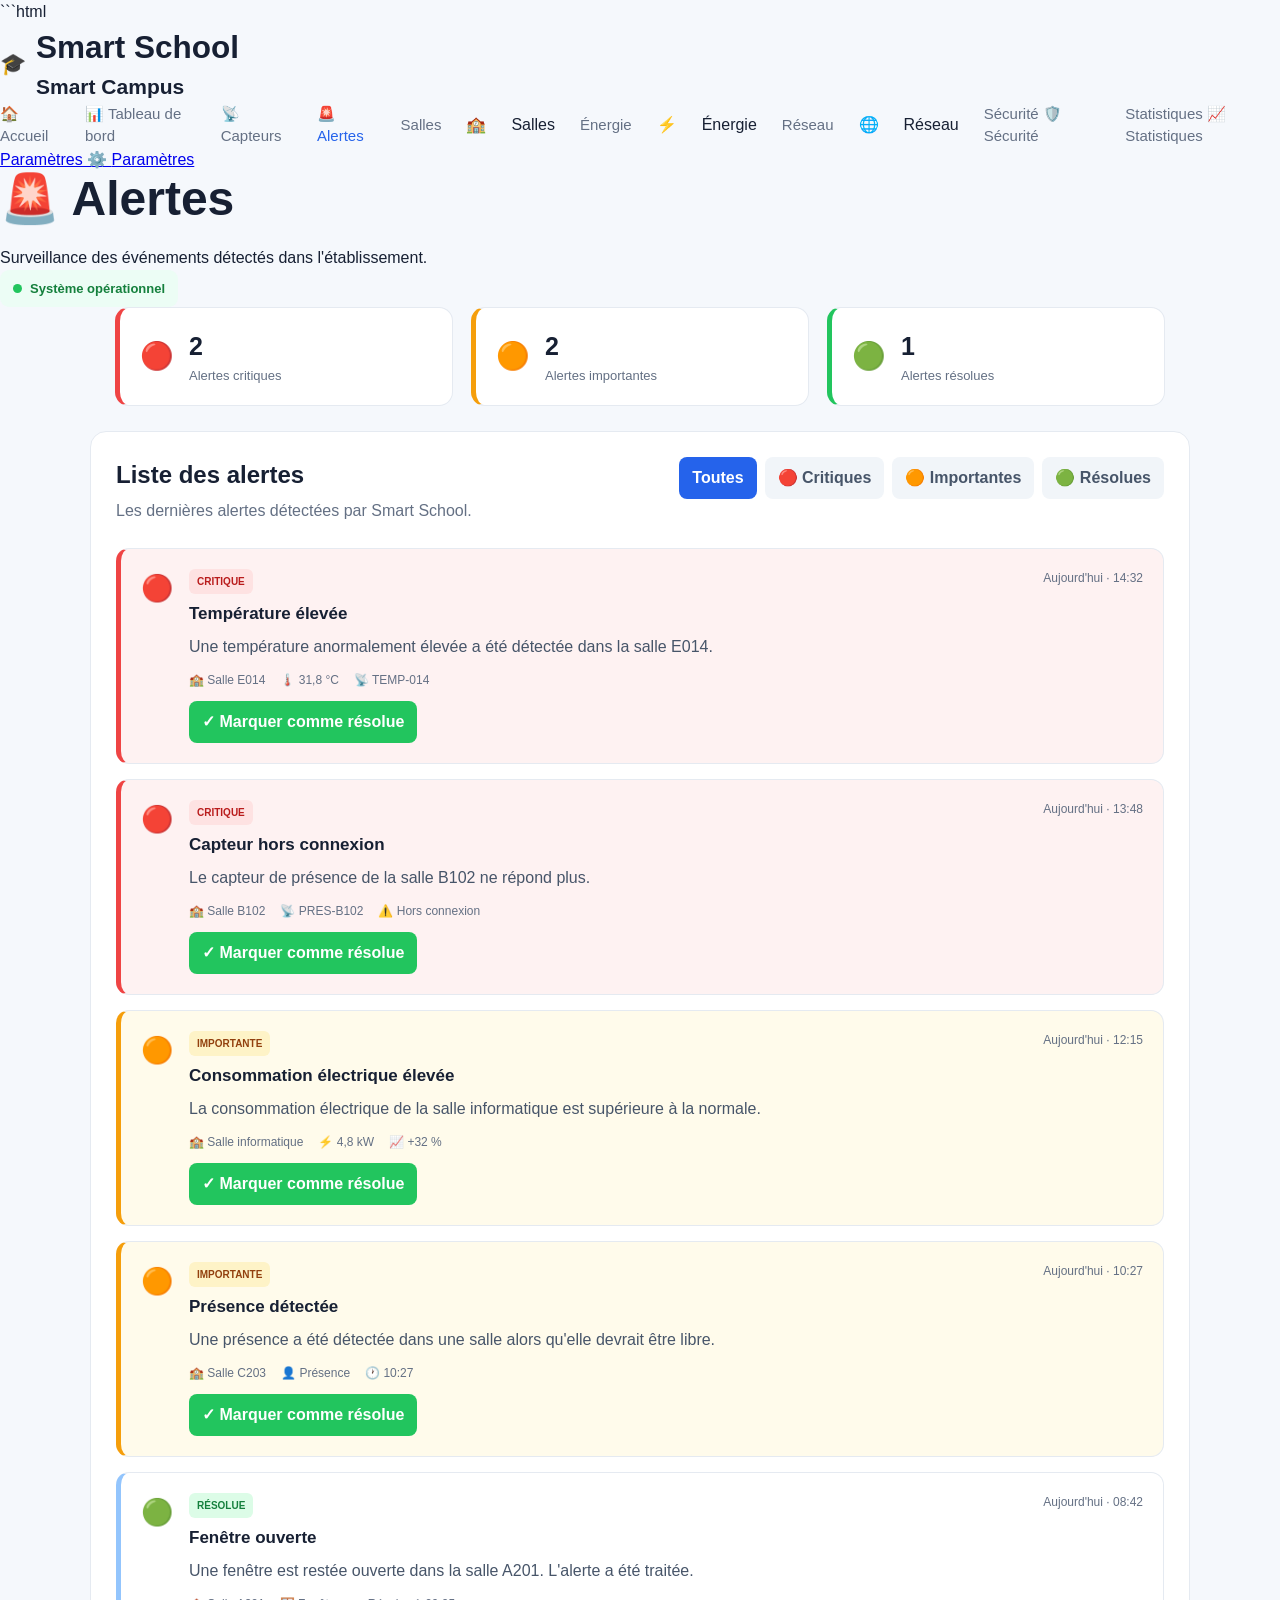
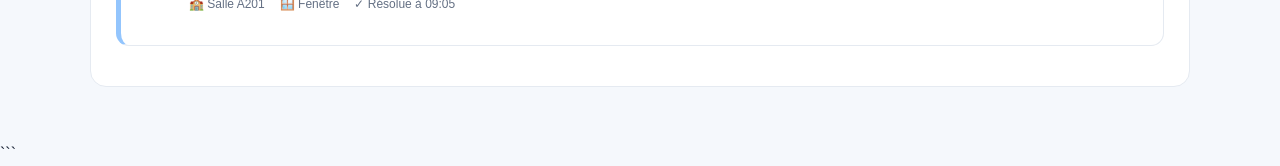
==== commit bfe4dd10: "Update links in alertes.html with new labels" ====
--- a/alertes.html
+++ b/alertes.html
@@ -63,12 +63,12 @@
                 <span>Réseau</span>
             </a>
 
-            <a href="securite.html">
+            <a href="securite.html">Sécurité
                 🛡️
                 <span>Sécurité</span>
             </a>
 
-            <a href="statistiques.html">
+            <a href="statistiques.html">Statistiques
                 📈
                 <span>Statistiques</span>
             </a>
@@ -77,7 +77,7 @@
 
         <div class="sidebar-bottom">
 
-            <a href="parametres.html">
+            <a href="parametres.html">Paramètres
                 ⚙️
                 <span>Paramètres</span>
             </a>
--- a/style.css
+++ b/style.css
@@ -2393,3 +2393,383 @@
         gap: 12px;
     }
 }
+/* Pages Sécurité, Statistiques et Paramètres */
+
+.page-container {
+    max-width: 1200px;
+    margin: auto;
+    padding: 55px 30px 75px;
+}
+
+.page-header {
+    margin-bottom: 35px;
+}
+
+.page-header h1 {
+    margin: 15px 0 12px;
+    color: #172033;
+    font-size: 42px;
+}
+
+.page-header p,
+.panel-description {
+    color: #647084;
+    font-size: 14px;
+    line-height: 1.6;
+}
+
+.page-header p {
+    max-width: 700px;
+    font-size: 16px;
+}
+
+.navbar {
+    min-height: 75px;
+    padding: 14px 7%;
+    background: white;
+    border-bottom: 1px solid #e5eaf1;
+    display: flex;
+    align-items: center;
+    justify-content: space-between;
+    gap: 25px;
+}
+
+.logo {
+    color: #172033;
+    font-size: 21px;
+    font-weight: bold;
+    text-decoration: none;
+    white-space: nowrap;
+}
+
+.nav-links {
+    display: flex;
+    flex-wrap: wrap;
+    align-items: center;
+    gap: 16px;
+}
+
+.nav-links a {
+    color: #647084;
+    font-size: 14px;
+    text-decoration: none;
+}
+
+.nav-links a:hover,
+.nav-links a.active {
+    color: #2563eb;
+}
+
+.panel-description {
+    margin: 7px 0 22px;
+}
+
+
+/* Sécurité */
+
+.security-cards {
+    display: grid;
+    grid-template-columns: repeat(3, 1fr);
+    gap: 20px;
+    margin-bottom: 25px;
+}
+
+.security-card,
+.statistics-card {
+    padding: 23px;
+    background: white;
+    border: 1px solid #e5eaf1;
+    border-radius: 15px;
+    box-shadow: 0 5px 18px rgba(23, 32, 51, 0.05);
+}
+
+.security-card > span,
+.statistics-card > span {
+    display: block;
+    margin-bottom: 13px;
+    font-size: 27px;
+}
+
+.security-card h2,
+.statistics-card h2 {
+    margin-bottom: 9px;
+    font-size: 16px;
+}
+
+.security-value,
+.statistics-value {
+    margin-bottom: 6px;
+    color: #2563eb;
+    font-size: 24px;
+    font-weight: bold;
+}
+
+.security-card small,
+.statistics-card small {
+    color: #647084;
+}
+
+.security-panel,
+.statistics-panel,
+.settings-panel {
+    margin-bottom: 25px;
+    padding: 25px;
+    background: white;
+    border: 1px solid #e5eaf1;
+    border-radius: 16px;
+    box-shadow: 0 5px 18px rgba(23, 32, 51, 0.05);
+}
+
+.security-row,
+.settings-row,
+.settings-info-row {
+    display: flex;
+    justify-content: space-between;
+    align-items: center;
+    gap: 20px;
+    padding: 17px 0;
+    border-top: 1px solid #e5eaf1;
+}
+
+.security-row strong,
+.settings-row strong {
+    display: block;
+    margin-bottom: 5px;
+}
+
+.security-row small,
+.settings-row small {
+    display: block;
+    color: #647084;
+    font-size: 13px;
+}
+
+.security-status,
+.settings-label {
+    padding: 7px 11px;
+    border-radius: 20px;
+    font-size: 12px;
+    font-weight: bold;
+    white-space: nowrap;
+}
+
+.status-on {
+    background: #dcfce7;
+    color: #15803d;
+}
+
+.status-neutral,
+.settings-label {
+    background: #e8f1ff;
+    color: #2563eb;
+}
+
+.security-warning,
+.statistics-note,
+.settings-note {
+    display: flex;
+    align-items: flex-start;
+    gap: 13px;
+    padding: 18px;
+    background: #eff6ff;
+    border: 1px solid #bfdbfe;
+    border-radius: 13px;
+    color: #475569;
+}
+
+.security-warning > span,
+.statistics-note > span,
+.settings-note > span {
+    font-size: 21px;
+}
+
+.security-warning h2 {
+    margin-bottom: 6px;
+    color: #1e40af;
+    font-size: 16px;
+}
+
+.security-warning p,
+.statistics-note p,
+.settings-note p {
+    font-size: 14px;
+    line-height: 1.6;
+}
+
+
+/* Statistiques */
+
+.statistics-cards {
+    display: grid;
+    grid-template-columns: repeat(4, 1fr);
+    gap: 18px;
+    margin-bottom: 25px;
+}
+
+.statistics-bars {
+    display: flex;
+    flex-direction: column;
+    gap: 18px;
+}
+
+.statistics-bar-item {
+    display: grid;
+    grid-template-columns: 90px 1fr 50px;
+    align-items: center;
+    gap: 14px;
+    color: #475569;
+    font-size: 14px;
+}
+
+.statistics-bar-item strong {
+    color: #172033;
+    text-align: right;
+}
+
+.statistics-bar-background {
+    height: 12px;
+    overflow: hidden;
+    background: #e8edf4;
+    border-radius: 20px;
+}
+
+.statistics-bar-fill {
+    height: 100%;
+    background: #2563eb;
+    border-radius: 20px;
+}
+
+
+/* Paramètres */
+
+.settings-row input,
+.settings-row select {
+    max-width: 260px;
+    width: 100%;
+    padding: 10px 12px;
+    border: 1px solid #d5dce7;
+    border-radius: 8px;
+    background: white;
+    color: #172033;
+    font: inherit;
+}
+
+.settings-row input:focus,
+.settings-row select:focus {
+    outline: 2px solid #bfdbfe;
+    border-color: #2563eb;
+}
+
+.settings-info-row span {
+    color: #647084;
+}
+
+.settings-info-row strong {
+    color: #172033;
+    text-align: right;
+}
+
+
+/* Interrupteur visuel */
+
+.settings-switch {
+    position: relative;
+    display: inline-block;
+    width: 46px;
+    min-width: 46px;
+    height: 25px;
+}
+
+.settings-switch input {
+    width: 0;
+    height: 0;
+    opacity: 0;
+}
+
+.settings-switch span {
+    position: absolute;
+    inset: 0;
+    background: #cbd5e1;
+    border-radius: 20px;
+    cursor: pointer;
+    transition: 0.2s;
+}
+
+.settings-switch span::before {
+    content: "";
+    position: absolute;
+    left: 3px;
+    bottom: 3px;
+    width: 19px;
+    height: 19px;
+    background: white;
+    border-radius: 50%;
+    transition: 0.2s;
+}
+
+.settings-switch input:checked + span {
+    background: #2563eb;
+}
+
+.settings-switch input:checked + span::before {
+    transform: translateX(21px);
+}
+
+
+/* Adaptation aux écrans */
+
+@media (max-width: 950px) {
+    .navbar {
+        align-items: flex-start;
+        flex-direction: column;
+    }
+
+    .security-cards,
+    .statistics-cards {
+        grid-template-columns: repeat(2, 1fr);
+    }
+}
+
+@media (max-width: 600px) {
+    .page-container {
+        padding: 40px 18px 55px;
+    }
+
+    .page-header h1 {
+        font-size: 34px;
+    }
+
+    .security-cards,
+    .statistics-cards {
+        grid-template-columns: 1fr;
+    }
+
+    .security-panel,
+    .statistics-panel,
+    .settings-panel {
+        padding: 18px;
+    }
+
+    .security-row,
+    .settings-row,
+    .settings-info-row {
+        align-items: flex-start;
+        flex-direction: column;
+        gap: 10px;
+    }
+
+    .settings-row input,
+    .settings-row select {
+        max-width: none;
+    }
+
+    .statistics-bar-item {
+        grid-template-columns: 65px 1fr 42px;
+        gap: 8px;
+        font-size: 12px;
+    }
+
+    .nav-links {
+        gap: 12px;
+    }
+}
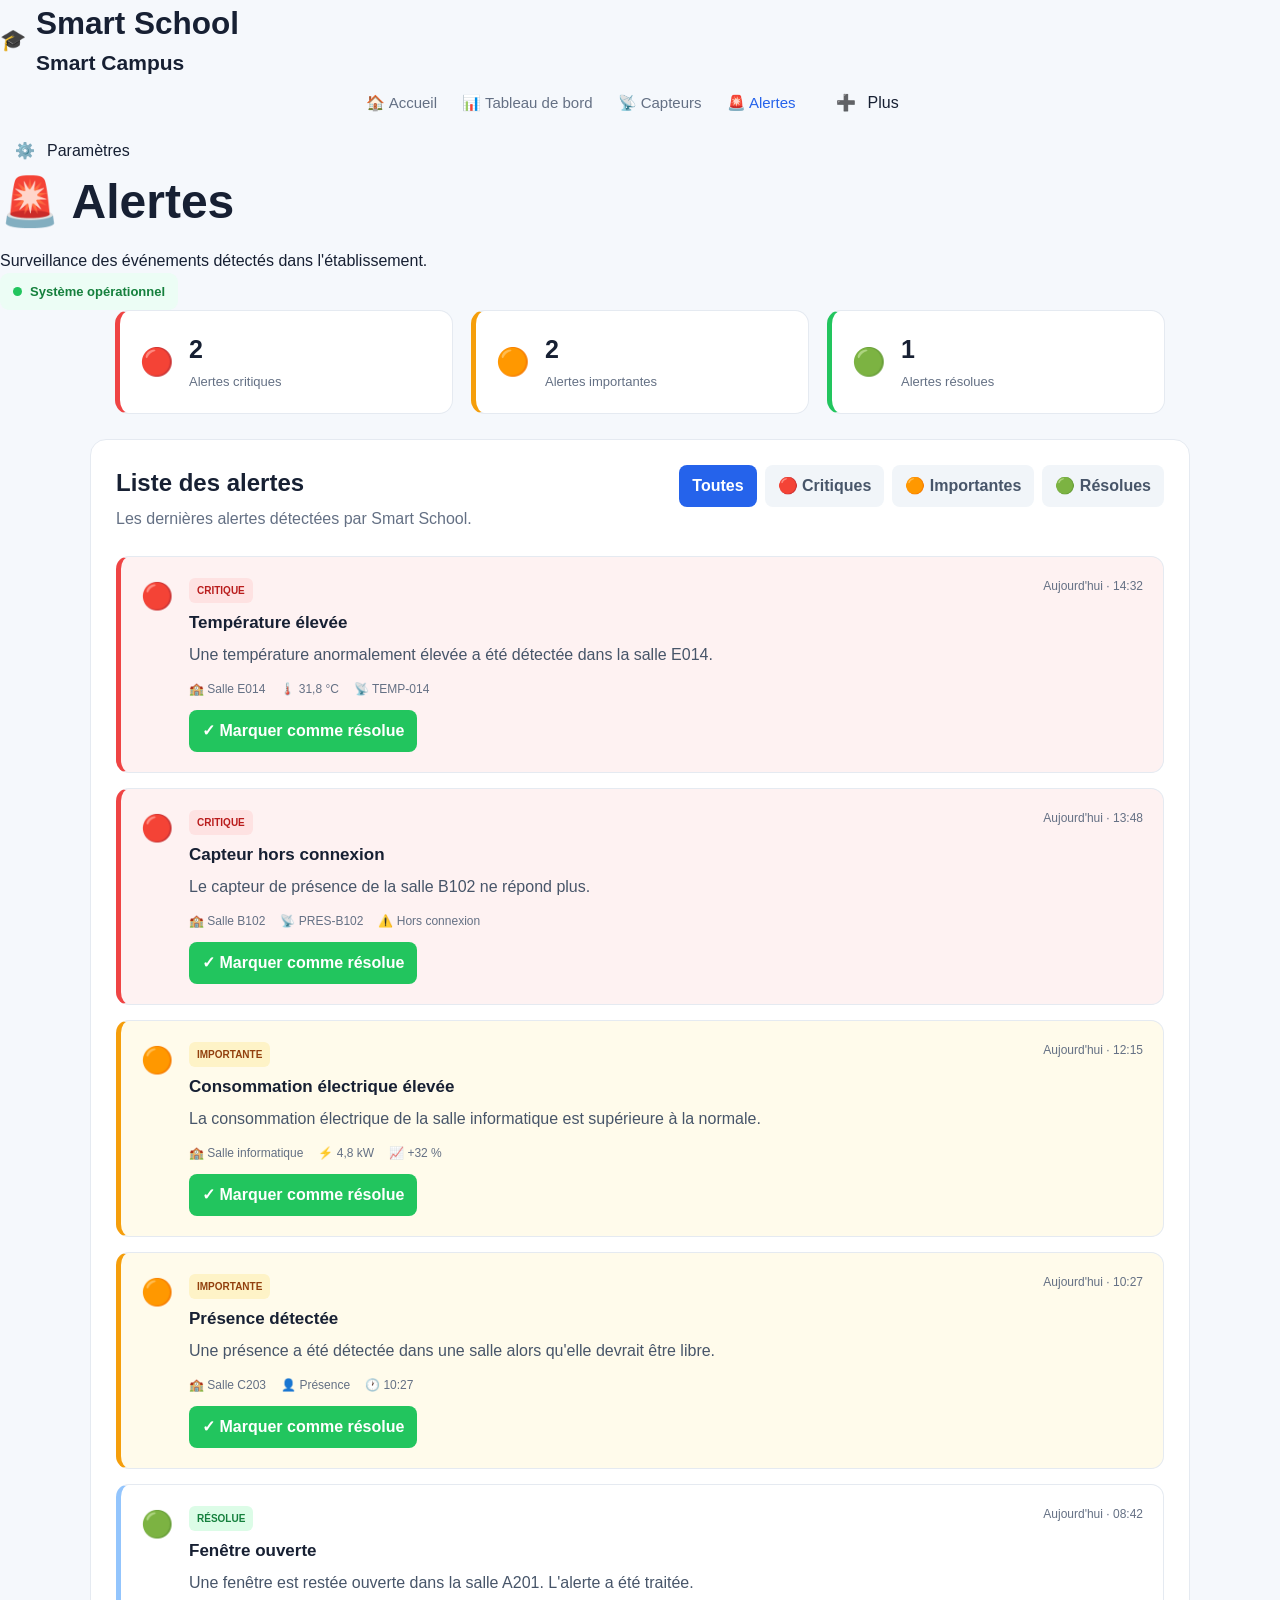
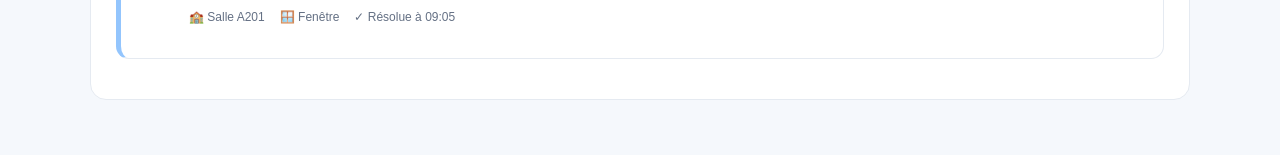
==== commit ff62b364: "Update alertes.html" ====
--- a/alertes.html
+++ b/alertes.html
@@ -1,4 +1,3 @@
-```html
 <!DOCTYPE html>
 <html lang="fr">
 
@@ -9,12 +8,74 @@
     <title>Alertes - Smart School</title>
 
     <link rel="stylesheet" href="style.css">
+
+    <style>
+        /* Menu déroulant de la barre latérale */
+        .sidebar-more {
+            position: relative;
+        }
+
+        .sidebar-more summary {
+            display: flex;
+            align-items: center;
+            gap: 12px;
+            padding: 12px 15px;
+            color: inherit;
+            cursor: pointer;
+            list-style: none;
+        }
+
+        .sidebar-more summary::-webkit-details-marker {
+            display: none;
+        }
+
+        .sidebar-more summary:hover {
+            color: #2563eb;
+        }
+
+        .sidebar-dropdown {
+            display: flex;
+            flex-direction: column;
+            gap: 4px;
+            padding: 5px 0 5px 18px;
+        }
+
+        .sidebar-dropdown a {
+            display: flex;
+            align-items: center;
+            gap: 10px;
+            padding: 9px 12px;
+            color: inherit;
+            text-decoration: none;
+            border-radius: 8px;
+        }
+
+        .sidebar-dropdown a:hover,
+        .sidebar-dropdown a.active {
+            color: #2563eb;
+            background: #e8f1ff;
+        }
+
+        .sidebar-bottom a {
+            display: flex;
+            align-items: center;
+            gap: 12px;
+            padding: 12px 15px;
+            color: inherit;
+            text-decoration: none;
+        }
+
+        @media (max-width: 700px) {
+            .sidebar-dropdown {
+                padding-left: 10px;
+            }
+        }
+    </style>
 </head>
 
 <body>
 
-    <!-- ==================== MENU ==================== -->
-
+    <!-- Menu latéral -->
     <aside class="sidebar">
 
         <div class="logo">
@@ -26,14 +87,14 @@
             </div>
         </div>
 
-        <nav>
+        <nav aria-label="Navigation principale">
 
             <a href="index.html">
                 🏠
                 <span>Accueil</span>
             </a>
 
-            <a href="index.html#dashboard">
+            <a href="dashboard.html">
                 📊
                 <span>Tableau de bord</span>
             </a>
@@ -43,56 +104,42 @@
                 <span>Capteurs</span>
             </a>
 
-            <a href="alertes.html" class="active">
+            <a href="alertes.html" class="active" aria-current="page">
                 🚨
                 <span>Alertes</span>
             </a>
 
-            <a href="salles.html">Salles</a>
-                🏫
-                <span>Salles</span>
-            </a>
-
-           <a href="energie.html">Énergie</a>
-                ⚡
-                <span>Énergie</span>
-            </a>
-
-            <a href="reseau.html">Réseau</a>
-                🌐
-                <span>Réseau</span>
-            </a>
-
-            <a href="securite.html">Sécurité
-                🛡️
-                <span>Sécurité</span>
-            </a>
-
-            <a href="statistiques.html">Statistiques
-                📈
-                <span>Statistiques</span>
-            </a>
+            <details class="sidebar-more">
+                <summary>
+                    ➕
+                    <span>Plus</span>
+                </summary>
+
+                <div class="sidebar-dropdown">
+                    <a href="salles.html">🏫 <span>Salles</span></a>
+                    <a href="energie.html">⚡ <span>Énergie</span></a>
+                    <a href="reseau.html">🌐 <span>Réseau</span></a>
+                    <a href="securite.html">🛡️ <span>Sécurité</span></a>
+                    <a href="statistiques.html">📈 <span>Statistiques</span></a>
+                </div>
+            </details>
 
         </nav>
 
         <div class="sidebar-bottom">
-
-            <a href="parametres.html">Paramètres
+            <a href="parametres.html">
                 ⚙️
                 <span>Paramètres</span>
             </a>
-
         </div>
 
     </aside>
 
 
-    <!-- ==================== CONTENU ==================== -->
-
+    <!-- Contenu principal -->
     <main class="main-content">
 
-        <!-- HEADER -->
-
+        <!-- En-tête -->
         <header class="topbar">
 
             <div>
@@ -108,56 +155,37 @@
         </header>
 
 
-        <!-- ==================== STATISTIQUES ==================== -->
-
+        <!-- Statistiques des alertes -->
         <section class="alert-stats">
 
             <div class="alert-stat-card critical">
-
-                <div class="stat-icon">
-                    🔴
-                </div>
-
+                <div class="stat-icon">🔴</div>
                 <div>
                     <strong id="criticalCount">2</strong>
                     <span>Alertes critiques</span>
                 </div>
-
-            </div>
-
+            </div>
 
             <div class="alert-stat-card warning">
-
-                <div class="stat-icon">
-                    🟠
-                </div>
-
+                <div class="stat-icon">🟠</div>
                 <div>
                     <strong id="warningCount">2</strong>
                     <span>Alertes importantes</span>
                 </div>
-
-            </div>
-
+            </div>
 
             <div class="alert-stat-card resolved">
-
-                <div class="stat-icon">
-                    🟢
-                </div>
-
+                <div class="stat-icon">🟢</div>
                 <div>
                     <strong id="resolvedCount">1</strong>
                     <span>Alertes résolues</span>
                 </div>
-
             </div>
 
         </section>
 
 
-        <!-- ==================== FILTRES ==================== -->
-
+        <!-- Liste et filtres -->
         <section class="alerts-container">
 
             <div class="alerts-header">
@@ -168,218 +196,136 @@
                 </div>
 
                 <div class="alert-filters">
-
-                    <button class="filter-btn active"
+                    <button
+                        class="filter-btn active"
                         onclick="filterAlerts('all', this)">
                         Toutes
                     </button>
 
-                    <button class="filter-btn"
+                    <button
+                        class="filter-btn"
                         onclick="filterAlerts('critical', this)">
                         🔴 Critiques
                     </button>
 
-                    <button class="filter-btn"
+                    <button
+                        class="filter-btn"
                         onclick="filterAlerts('warning', this)">
                         🟠 Importantes
                     </button>
 
-                    <button class="filter-btn"
+                    <button
+                        class="filter-btn"
                         onclick="filterAlerts('resolved', this)">
                         🟢 Résolues
                     </button>
-
-                </div>
-
-            </div>
-
-
-            <!-- ==================== ALERTES ==================== -->
-
+                </div>
+
+            </div>
+
+
+            <!-- Alertes -->
             <div id="alertsList">
 
-
-                <!-- ALERTE 1 -->
-
-                <article class="alert-card critical"
-                    data-type="critical">
-
-                    <div class="alert-icon">
-                        🔴
-                    </div>
-
-                    <div class="alert-body">
-
-                        <div class="alert-title">
-
-                            <div>
-                                <span class="alert-badge critical">
-                                    CRITIQUE
-                                </span>
-
+                <article class="alert-card critical" data-type="critical">
+                    <div class="alert-icon">🔴</div>
+
+                    <div class="alert-body">
+                        <div class="alert-title">
+                            <div>
+                                <span class="alert-badge critical">CRITIQUE</span>
                                 <h3>Température élevée</h3>
                             </div>
-
-                            <time>
-                                Aujourd'hui · 14:32
-                            </time>
-
-                        </div>
-
-                        <p>
-                            Une température anormalement élevée
-                            a été détectée dans la salle E014.
-                        </p>
-
-                        <div class="alert-details">
-
+                            <time>Aujourd'hui · 14:32</time>
+                        </div>
+
+                        <p>
+                            Une température anormalement élevée a été détectée
+                            dans la salle E014.
+                        </p>
+
+                        <div class="alert-details">
                             <span>🏫 Salle E014</span>
-
                             <span>🌡️ 31,8 °C</span>
-
                             <span>📡 TEMP-014</span>
-
-                        </div>
-
-                        <button class="resolve-btn"
-                            onclick="resolveAlert(this)">
+                        </div>
+
+                        <button class="resolve-btn" onclick="resolveAlert(this)">
                             ✓ Marquer comme résolue
                         </button>
-
-                    </div>
-
-                </article>
-
-
-                <!-- ALERTE 2 -->
-
-                <article class="alert-card critical"
-                    data-type="critical">
-
-                    <div class="alert-icon">
-                        🔴
-                    </div>
-
-                    <div class="alert-body">
-
-                        <div class="alert-title">
-
-                            <div>
-                                <span class="alert-badge critical">
-                                    CRITIQUE
-                                </span>
-
+                    </div>
+                </article>
+
+
+                <article class="alert-card critical" data-type="critical">
+                    <div class="alert-icon">🔴</div>
+
+                    <div class="alert-body">
+                        <div class="alert-title">
+                            <div>
+                                <span class="alert-badge critical">CRITIQUE</span>
                                 <h3>Capteur hors connexion</h3>
                             </div>
-
-                            <time>
-                                Aujourd'hui · 13:48
-                            </time>
-
-                        </div>
-
-                        <p>
-                            Le capteur de présence de la salle B102
-                            ne répond plus.
-                        </p>
-
-                        <div class="alert-details">
-
+                            <time>Aujourd'hui · 13:48</time>
+                        </div>
+
+                        <p>
+                            Le capteur de présence de la salle B102 ne répond plus.
+                        </p>
+
+                        <div class="alert-details">
                             <span>🏫 Salle B102</span>
-
                             <span>📡 PRES-B102</span>
-
                             <span>⚠️ Hors connexion</span>
-
-                        </div>
-
-                        <button class="resolve-btn"
-                            onclick="resolveAlert(this)">
+                        </div>
+
+                        <button class="resolve-btn" onclick="resolveAlert(this)">
                             ✓ Marquer comme résolue
                         </button>
-
-                    </div>
-
-                </article>
-
-
-                <!-- ALERTE 3 -->
-
-                <article class="alert-card warning"
-                    data-type="warning">
-
-                    <div class="alert-icon">
-                        🟠
-                    </div>
-
-                    <div class="alert-body">
-
-                        <div class="alert-title">
-
-                            <div>
-                                <span class="alert-badge warning">
-                                    IMPORTANTE
-                                </span>
-
+                    </div>
+                </article>
+
+
+                <article class="alert-card warning" data-type="warning">
+                    <div class="alert-icon">🟠</div>
+
+                    <div class="alert-body">
+                        <div class="alert-title">
+                            <div>
+                                <span class="alert-badge warning">IMPORTANTE</span>
                                 <h3>Consommation électrique élevée</h3>
                             </div>
-
-                            <time>
-                                Aujourd'hui · 12:15
-                            </time>
-
-                        </div>
-
-                        <p>
-                            La consommation électrique de la salle
-                            informatique est supérieure à la normale.
-                        </p>
-
-                        <div class="alert-details">
-
+                            <time>Aujourd'hui · 12:15</time>
+                        </div>
+
+                        <p>
+                            La consommation électrique de la salle informatique
+                            est supérieure à la normale.
+                        </p>
+
+                        <div class="alert-details">
                             <span>🏫 Salle informatique</span>
-
                             <span>⚡ 4,8 kW</span>
-
                             <span>📈 +32 %</span>
-
-                        </div>
-
-                        <button class="resolve-btn"
-                            onclick="resolveAlert(this)">
+                        </div>
+
+                        <button class="resolve-btn" onclick="resolveAlert(this)">
                             ✓ Marquer comme résolue
                         </button>
-
-                    </div>
-
-                </article>
-
-
-                <!-- ALERTE 4 -->
-
-                <article class="alert-card warning"
-                    data-type="warning">
-
-                    <div class="alert-icon">
-                        🟠
-                    </div>
-
-                    <div class="alert-body">
-
-                        <div class="alert-title">
-
-                            <div>
-                                <span class="alert-badge warning">
-                                    IMPORTANTE
-                                </span>
-
+                    </div>
+                </article>
+
+
+                <article class="alert-card warning" data-type="warning">
+                    <div class="alert-icon">🟠</div>
+
+                    <div class="alert-body">
+                        <div class="alert-title">
+                            <div>
+                                <span class="alert-badge warning">IMPORTANTE</span>
                                 <h3>Présence détectée</h3>
                             </div>
-
-                            <time>
-                                Aujourd'hui · 10:27
-                            </time>
-
+                            <time>Aujourd'hui · 10:27</time>
                         </div>
 
                         <p>
@@ -388,69 +334,41 @@
                         </p>
 
                         <div class="alert-details">
-
                             <span>🏫 Salle C203</span>
-
                             <span>👤 Présence</span>
-
                             <span>🕐 10:27</span>
-
-                        </div>
-
-                        <button class="resolve-btn"
-                            onclick="resolveAlert(this)">
+                        </div>
+
+                        <button class="resolve-btn" onclick="resolveAlert(this)">
                             ✓ Marquer comme résolue
                         </button>
-
-                    </div>
-
-                </article>
-
-
-                <!-- ALERTE 5 -->
-
-                <article class="alert-card resolved"
-                    data-type="resolved">
-
-                    <div class="alert-icon">
-                        🟢
-                    </div>
-
-                    <div class="alert-body">
-
-                        <div class="alert-title">
-
-                            <div>
-                                <span class="alert-badge resolved">
-                                    RÉSOLUE
-                                </span>
-
+                    </div>
+                </article>
+
+
+                <article class="alert-card resolved" data-type="resolved">
+                    <div class="alert-icon">🟢</div>
+
+                    <div class="alert-body">
+                        <div class="alert-title">
+                            <div>
+                                <span class="alert-badge resolved">RÉSOLUE</span>
                                 <h3>Fenêtre ouverte</h3>
                             </div>
-
-                            <time>
-                                Aujourd'hui · 08:42
-                            </time>
-
-                        </div>
-
-                        <p>
-                            Une fenêtre est restée ouverte dans
-                            la salle A201. L'alerte a été traitée.
-                        </p>
-
-                        <div class="alert-details">
-
+                            <time>Aujourd'hui · 08:42</time>
+                        </div>
+
+                        <p>
+                            Une fenêtre est restée ouverte dans la salle A201.
+                            L'alerte a été traitée.
+                        </p>
+
+                        <div class="alert-details">
                             <span>🏫 Salle A201</span>
-
                             <span>🪟 Fenêtre</span>
-
                             <span>✓ Résolue à 09:05</span>
-
-                        </div>
-
-                    </div>
-
+                        </div>
+                    </div>
                 </article>
 
             </div>
@@ -459,10 +377,8 @@
 
     </main>
 
-
     <script src="script.js"></script>
 
 </body>
 
 </html>
-```
--- a/style.css
+++ b/style.css
@@ -2773,3 +2773,292 @@
         gap: 12px;
     }
 }
+/* =====================================================
+   PAGE DE CONNEXION
+   ===================================================== */
+
+.login-page {
+    min-height: 100vh;
+    display: flex;
+    flex-direction: column;
+}
+
+.login-page main {
+    flex: 1;
+}
+
+.login-container {
+    display: flex;
+    justify-content: center;
+    align-items: center;
+    padding: 55px 20px;
+}
+
+.login-card {
+    width: 100%;
+    max-width: 460px;
+    padding: 35px;
+    background: white;
+    border: 1px solid #e5eaf1;
+    border-radius: 18px;
+    box-shadow: 0 12px 35px rgba(23, 32, 51, 0.09);
+}
+
+.login-icon {
+    width: 58px;
+    height: 58px;
+    margin-bottom: 20px;
+    display: flex;
+    justify-content: center;
+    align-items: center;
+    background: #e8f1ff;
+    border-radius: 15px;
+    font-size: 28px;
+}
+
+.login-card h1 {
+    margin: 15px 0 8px;
+    color: #172033;
+    font-size: 32px;
+}
+
+.login-description {
+    margin-bottom: 25px;
+    color: #647084;
+    line-height: 1.6;
+}
+
+.login-form {
+    display: flex;
+    flex-direction: column;
+}
+
+.login-form > label {
+    margin: 14px 0 7px;
+    color: #172033;
+    font-size: 14px;
+    font-weight: bold;
+}
+
+.login-form > input {
+    width: 100%;
+    padding: 12px 13px;
+    border: 1px solid #d5dce7;
+    border-radius: 9px;
+    color: #172033;
+    font-size: 14px;
+}
+
+.login-form > input:focus {
+    outline: 2px solid #bfdbfe;
+    border-color: #2563eb;
+}
+
+.login-options {
+    display: flex;
+    align-items: center;
+    justify-content: space-between;
+    gap: 12px;
+    margin: 17px 0 20px;
+    font-size: 13px;
+}
+
+.remember-option {
+    display: flex;
+    align-items: center;
+    gap: 7px;
+    color: #647084;
+}
+
+.login-options a {
+    color: #2563eb;
+    text-decoration: none;
+}
+
+.login-options a:hover,
+.back-link:hover {
+    text-decoration: underline;
+}
+
+.login-submit {
+    width: 100%;
+    padding: 13px;
+    border: none;
+    border-radius: 9px;
+    background: #2563eb;
+    color: white;
+    font-size: 15px;
+    font-weight: bold;
+    cursor: pointer;
+    transition: 0.2s;
+}
+
+.login-submit:hover {
+    background: #1d4ed8;
+}
+
+.login-message {
+    min-height: 20px;
+    margin-top: 13px;
+    color: #2563eb;
+    font-size: 13px;
+    text-align: center;
+}
+
+.login-demo {
+    margin-top: 20px;
+    padding: 14px;
+    background: #f8fafc;
+    border: 1px solid #e5eaf1;
+    border-radius: 10px;
+}
+
+.login-demo strong {
+    display: block;
+    margin-bottom: 5px;
+    color: #172033;
+    font-size: 13px;
+}
+
+.login-demo p {
+    color: #647084;
+    font-size: 12px;
+    line-height: 1.5;
+}
+
+.back-link {
+    display: inline-block;
+    margin-top: 22px;
+    color: #2563eb;
+    font-size: 14px;
+    text-decoration: none;
+}
+
+@media (max-width: 600px) {
+    .login-container {
+        padding: 35px 16px;
+    }
+
+    .login-card {
+        padding: 25px 20px;
+    }
+}
+/* Bouton vers le code de l'ESP32 */
+
+.esp32-code-section {
+    display: flex;
+    align-items: center;
+    justify-content: space-between;
+    gap: 25px;
+    margin-top: 25px;
+    padding: 25px;
+    background: white;
+    border: 1px solid #e5eaf1;
+    border-radius: 16px;
+    box-shadow: 0 5px 18px rgba(23, 32, 51, 0.05);
+}
+
+.esp32-code-section h2 {
+    margin: 12px 0 8px;
+    color: #172033;
+}
+
+.esp32-code-section p {
+    color: #647084;
+    line-height: 1.6;
+}
+
+.esp32-code-link {
+    display: inline-block;
+    padding: 12px 18px;
+    background: #2563eb;
+    color: white;
+    border-radius: 9px;
+    font-size: 14px;
+    font-weight: bold;
+    text-decoration: none;
+    white-space: nowrap;
+    transition: 0.2s;
+}
+
+.esp32-code-link:hover {
+    background: #1d4ed8;
+    transform: translateY(-2px);
+}
+
+@media (max-width: 700px) {
+    .esp32-code-section {
+        align-items: flex-start;
+        flex-direction: column;
+    }
+
+    .esp32-code-link {
+        white-space: normal;
+    }
+}
+/* ==========================================
+   MENU DÉROULANT « PLUS »
+========================================== */
+
+.nav-more {
+    position: relative;
+}
+
+.nav-more summary {
+    color: #647084;
+    cursor: pointer;
+    list-style: none;
+    font-size: 15px;
+}
+
+.nav-more summary::-webkit-details-marker {
+    display: none;
+}
+
+.nav-more summary:hover,
+.nav-more[open] summary {
+    color: #2563eb;
+}
+
+.nav-dropdown {
+    position: absolute;
+    top: calc(100% + 12px);
+    right: 0;
+    z-index: 200;
+    min-width: 180px;
+    padding: 8px;
+    display: flex;
+    flex-direction: column;
+    gap: 2px;
+    background: white;
+    border: 1px solid #e5eaf1;
+    border-radius: 10px;
+    box-shadow: 0 8px 20px rgba(23, 32, 51, 0.12);
+}
+
+.nav-dropdown a {
+    display: block;
+    padding: 10px;
+    border-radius: 7px;
+    color: #647084;
+    text-decoration: none;
+    white-space: nowrap;
+}
+
+.nav-dropdown a:hover,
+.nav-dropdown a.active {
+    background: #e8f1ff;
+    color: #2563eb;
+}
+
+/* Menu sur téléphone */
+@media (max-width: 700px) {
+    .nav-more {
+        flex-shrink: 0;
+    }
+
+    .nav-dropdown {
+        right: auto;
+        left: 0;
+    }
+}
